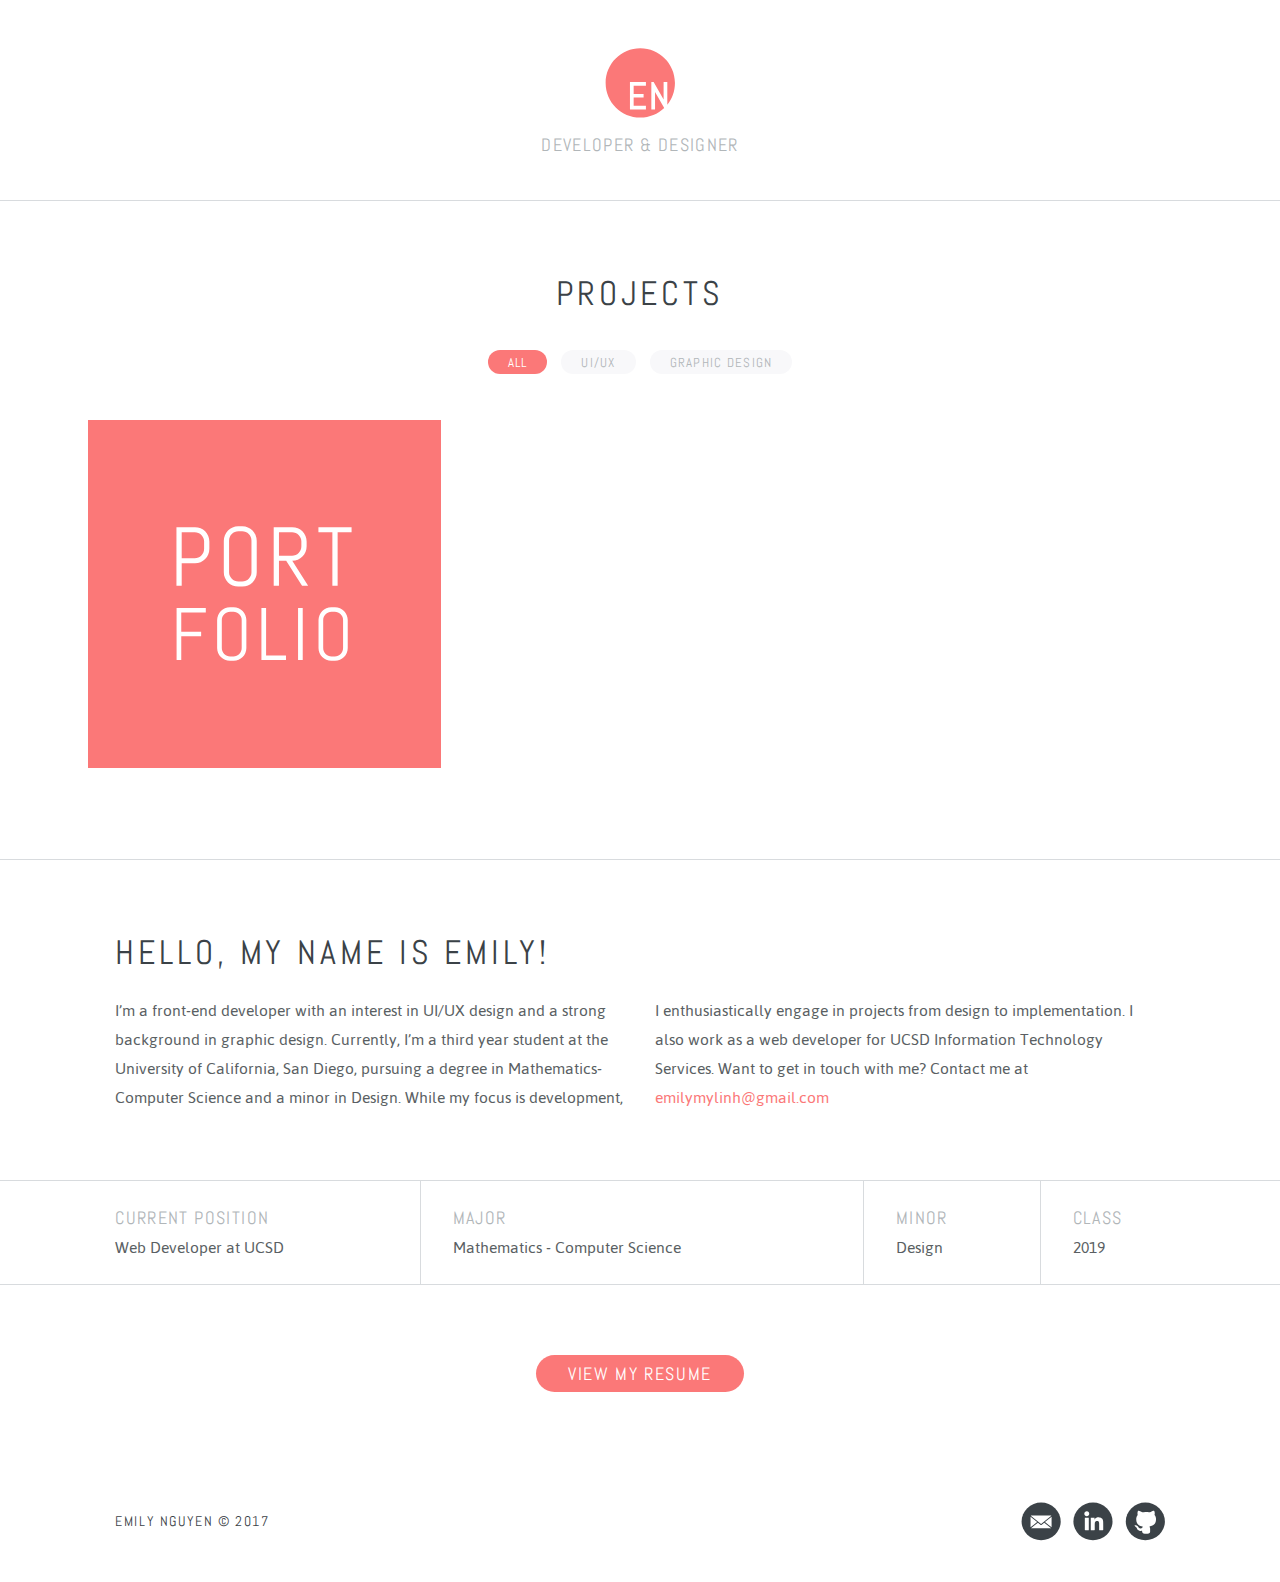
==== index.html @ bdf8c96f "Add all favicons" ====
<!DOCTYPE html>
<html>

<head>
    <link rel="apple-touch-icon" sizes="180x180" href="/apple-touch-icon.png?v=1">
    <link rel="icon" type="image/png" sizes="32x32" href="/favicon-32x32.png?v=1">
    <link rel="icon" type="image/png" sizes="16x16" href="/favicon-16x16.png?v=1">
    <link rel="manifest" href="/manifest.json?v=1">
    <link rel="mask-icon" href="/safari-pinned-tab.svg?v=1" color="#fb7878">
    <link rel="shortcut icon" href="/favicon.ico?v=1">
    <meta name="theme-color" content="#ffffff">
    <!--
    <link rel="icon" href="/favicon.ico" /> -->
    <!-- jQuery -->
    <script src="https://ajax.googleapis.com/ajax/libs/jquery/3.1.1/jquery.min.js"></script>
    <!-- Google fonts -->
    <link href="https://fonts.googleapis.com/css?family=Abel|Jaldi" rel="stylesheet">
    <!-- main.js -->
    <script type="text/javascript" src="main.js"></script>
    <link rel="stylesheet" type="text/css" href="main.css">
    <meta charset="UTF-8">
    <title>Emily Nguyen</title>
</head>

<body>
    <div id="header">
        <div id="logo" class="unselectable">
            <a href="/"><img src="icons/logo-thin.svg"></a>
            <a href="/">
                <h3>Developer & Designer</h3> </a>
        </div>
    </div>
    <div class="h-line"></div>
    <div id="content-container">
        <div id="projects">
            <div class="content">
                <h1>Projects</h1>
                <div id="filters" class="unselectable">
                    <div class="item all active">
                        <p>All</p>
                    </div>
                    <div class="item ux">
                        <p>UI/UX</p>
                    </div>
                    <div class="item gd">
                        <p>Graphic Design</p>
                    </div>
                </div>
                <div id="gallery">
                    <!--
                    <div class="item img1 ux">Herschel Redesign</div>
                    <div class="item img2 gd"><img src="projects/imac.png"></div>
                    <div class="item img3 ux"></div>
                    <div class="item img4 gd"></div> 
                    <div class="item ourstory gd"> <img src="/projects/ourstory.svg"><span></span> </div> -->
                    <div class="item portfolio ux"> <img src="/projects/portfolio/portfolio.svg"><a href="/portfolio.html"><span></span></a> </div>
                </div>
            </div>
        </div>
        <div class="h-line"></div>
        <div class="content">
            <h1>Hello, my name is Emily!</h1>
            <div class="bio">
                <p class="two-col">I’m a front-end developer with an interest in UI/UX design and a strong background in graphic design. Currently, I’m a third year student at the University of California, San Diego, pursuing a degree in Mathematics-Computer Science and a minor in Design. While my focus is development, I enthusiastically engage in projects from design to implementation. I also work as a web developer for UCSD Information Technology Services. Want to get in touch with me? Contact me at <a href="mailto:emilymylinh@gmail.com">emilymylinh@gmail.com</a></p>
            </div>
        </div>
        <div id="highlights">
            <table class="wide">
                <tr>
                    <td class="spacer"></td>
                    <td class="cell1">
                        <p><span>Current Position</span>
                            <br>Web Developer at UCSD </p>
                    </td>
                    <td class="cell2">
                        <p><span>Major</span>
                            <br>Mathematics - Computer Science</p>
                    </td>
                    <td class="cell3">
                        <p><span>Minor</span>
                            <br>Design</p>
                    </td>
                    <td class="cell4">
                        <p><span>Class</span>
                            <br>2019</p>
                    </td>
                    <td class="spacer"></td>
                </tr>
            </table>
            <table class="narrow">
                <tr>
                    <td class="spacer"></td>
                    <td class="cell1">
                        <p><span>Current Position</span>
                            <br>Web Developer at UCSD </p>
                    </td>
                    <td class="cell2">
                        <p><span>Major</span>
                            <br>Mathematics - Computer Science</p>
                    </td>
                    <td class="spacer"></td>
                </tr>
                <tr>
                    <td class="spacer"></td>
                    <td class="cell3">
                        <p><span>Minor</span>
                            <br>Design</p>
                    </td>
                    <td class="cell4">
                        <p><span>Class</span>
                            <br>2019</p>
                    </td>
                    <td class="spacer"></td>
                </tr>
            </table>
        </div>
        <div id="resume">
            <div class="content">
                <a target="_blank" href="https://drive.google.com/file/d/0B6dEoGhrXuYId0g0Nm5BR1ZYbTg/view?usp=sharing">
                    <div class="button">
                        <p>View my resume</p>
                    </div>
                </a>
            </div>
        </div>
    </div>
    <div id="push"></div>
    <div id="footer">
        <div class="container">
            <p>Emily Nguyen © 2017</p>
            <div class="contact unselectable">
                <a href="mailto:emilymylinh@gmail.com" target="_blank"><img src="icons/email.svg"></a>
                <a href="https://www.linkedin.com/in/emilymnguyen/" target="_blank"><img src="icons/linkedin.svg"> </a>
                <a href="https://github.com/emnguyen" target="_blank"><img src="icons/github.svg"> </a>
            </div>
        </div>
    </div>
</body>

</html>
---- main.css ----
#projects .content {
  text-align: center;
  padding: 50px 0 80px;
  display: flex;
  justify-content: center;
  flex-direction: column;
  align-items: center; }

#filters {
  text-align: center;
  white-space: nowrap;
  padding: 8px 0 30px 0;
  cursor: default; }
  #filters .item {
    -o-transition: 0.7s;
    -ms-transition: 0.7s;
    -moz-transition: 0.7s;
    -webkit-transition: 0.7s;
    Transition: 0.7s;
    display: inline-block;
    border-radius: 100px;
    height: 24px;
    background-color: #F8F8FA;
    margin: 5px;
    cursor: pointer; }
    #filters .item p {
      font-family: 'Abel', 'Arial', sans-serif;
      text-transform: uppercase;
      font-weight: lighter;
      letter-spacing: 1.27px;
      color: #B1B6B9;
      font-size: 13px;
      padding: 0 20px;
      margin: 0;
      line-height: 26px; }
  #filters .active {
    background-color: #FB7878;
    cursor: default; }
    #filters .active p {
      color: #fff; }

#gallery {
  display: flex;
  justify-content: center;
  justify-content: flex-start;
  flex-wrap: wrap;
  width: 88vw;
  max-width: 1800px;
  color: #fff;
  font-family: 'Abel', 'Arial', sans-serif;
  text-transform: uppercase;
  font-weight: lighter;
  font-size: 4.7vw;
  line-height: 4.8vw;
  letter-spacing: 0.2vw; }
  #gallery .item {
    -webkit-user-select: none;
    -moz-user-select: none;
    user-select: none;
    position: relative;
    margin: 1%;
    width: 31.3%;
    height: 27.2vw;
    max-height: 560px;
    display: flex;
    justify-content: center;
    align-items: center;
    overflow: hidden; }
    #gallery .item a span {
      position: absolute;
      z-index: 1;
      width: 100%;
      height: 100%;
      top: 0;
      left: 0; }
  #gallery .img1 {
    background-color: #FFE8A7; }
  #gallery .img2 {
    background-color: #FFA3B4; }
    #gallery .img2 img {
      height: 18vw;
      max-height: 360px; }
  #gallery .img3 {
    background-color: #E6F0F4; }
  #gallery .img4 {
    background-color: #BEEDFF; }
  #gallery .ourstory {
    background-color: #8E525E;
    background-color: #A25666; }
    #gallery .ourstory img {
      width: 80%; }
  #gallery .portfolio {
    background-color: #FB7878; }
    #gallery .portfolio img {
      width: 50%; }

@media only screen and (min-width: 2000px) {
  #gallery {
    font-size: 95px;
    line-height: 97px; } }
@media only screen and (min-device-width: 768px) {
  #filters .item:hover {
    background-color: #FB7878; }
    #filters .item:hover p {
      color: #fff; } }
@media only screen and (max-width: 768px) {
  #gallery {
    font-size: 7.2vw;
    line-height: 7.2vw;
    letter-spacing: 0.2vw;
    margin: 0;
    padding: 0;
    width: 84vw; }
    #gallery .item {
      margin: 1.5%;
      width: 47%;
      height: 39.7vw;
      max-height: 100%; } }
@media only screen and (max-width: 480px), only screen and (max-device-width: 768px) {
  #filters .item p {
    padding: 0 13px; }

  #projects .content {
    justify-content: center;
    padding: 50px; }

  #gallery {
    font-size: 15vw;
    line-height: 15vw;
    letter-spacing: 0.2vw; }
    #gallery .item {
      margin-bottom: 9%;
      width: 100%;
      height: 80vw;
      max-height: 536px; } }
.bio a:hover {
  opacity: .5; }

#highlights table {
  width: 100vw;
  border-collapse: collapse; }
  #highlights table td {
    vertical-align: top;
    padding: 4px 32px;
    border: 1px solid #D8DBDE; }
#highlights .wide .cell1 {
  padding-left: 0;
  border-left: none; }
#highlights .wide .cell4 {
  padding-right: 0;
  border-right: none; }
#highlights .narrow {
  display: none; }
  #highlights .narrow .cell1,
  #highlights .narrow .cell3 {
    padding-left: 0;
    border-left: none; }
  #highlights .narrow .cell2,
  #highlights .narrow .cell4 {
    padding-right: 0;
    border-right: none; }
#highlights .spacer {
  width: 9vw;
  padding: 0;
  border-right: none;
  border-left: none; }
#highlights span {
  font-family: 'Abel', 'Arial', sans-serif;
  text-transform: uppercase;
  font-weight: lighter;
  letter-spacing: 1.38px;
  color: #B1B6B9;
  line-height: 30px;
  margin-bottom: 16px; }

@media only screen and (max-width: 600px), only screen and (max-device-width: 768px) {
  #highlights .wide {
    display: none; }
  #highlights .narrow {
    display: table; } }
@media only screen and (min-width: 1480px) {
  #highlights .spacer {
    width: calc((100vw - 1200px)/2); } }
.entry table {
  width: 100vw;
  border-collapse: collapse; }
  .entry table td {
    vertical-align: top;
    padding: 50px 40px;
    border: 1px solid #D8DBDE; }
.entry .wide .cell1 {
  padding-left: 0;
  border-left: none; }
.entry .wide .cell2 {
  padding-right: 0;
  border-right: none; }
.entry .narrow {
  display: none; }
  .entry .narrow td {
    border-left: none;
    border-right: none; }
  .entry .narrow .cell1 {
    padding-left: 0;
    padding-right: 0; }
  .entry .narrow .cell2 {
    width: calc((100% - 2*9vw)/2);
    padding-left: 0; }
  .entry .narrow .cell3 {
    padding-right: 0; }
  .entry .narrow .cell2,
  .entry .narrow .cell3 {
    padding-top: 30px;
    padding-bottom: 30px; }
    .entry .narrow .cell2 p,
    .entry .narrow .cell3 p {
      margin: 30px 0; }
.entry .spacer {
  width: 9vw;
  padding: 0;
  border-right: none;
  border-left: none; }
.entry span {
  font-family: 'Abel', 'Arial', sans-serif;
  text-transform: uppercase;
  font-weight: lighter;
  letter-spacing: 1.38px;
  color: #B1B6B9;
  line-height: 30px;
  margin-bottom: 16px; }

#portfolio .wide .cell2 {
  width: 30%; }
#portfolio .mockups {
  height: auto; }
  #portfolio .mockups .stretch {
    height: auto;
    background-color: #3B4247; }
    #portfolio .mockups .stretch .container {
      height: 100%;
      display: flex;
      justify-content: center;
      align-items: center; }
      #portfolio .mockups .stretch .container img {
        width: 38.5%;
        margin: 80px 2%;
        max-width: 500px; }

.wrapper {
  overflow: hidden;
  text-align: center; }
  .wrapper .stretch {
    width: 100vw;
    background-color: #F8F8FA;
    text-align: center; }

.swatches {
  height: 300px; }
  .swatches .stretch {
    height: 300px;
    overflow-x: scroll;
    padding: 0 0 25px 0; }
    .swatches .stretch .container {
      margin-top: 88px;
      display: inline-block;
      position: relative;
      white-space: nowrap;
      padding-bottom: 25px; }
      .swatches .stretch .container .item {
        display: inline-block;
        height: 120px;
        width: 120px;
        background-color: #fff;
        margin: 0 25px;
        text-align: center; }
        .swatches .stretch .container .item:first-child {
          margin-left: 9vw; }
        .swatches .stretch .container .item:last-child {
          margin-right: 9vw; }
        .swatches .stretch .container .item .swatch {
          width: 120px;
          height: 81.6px;
          background-color: aqua; }
        .swatches .stretch .container .item p {
          font-family: 'Abel', 'Arial', sans-serif;
          text-transform: uppercase;
          font-weight: lighter;
          color: #5A5F63;
          letter-spacing: 2px;
          font-size: 17px;
          margin-top: 5px;
          cursor: text;
          -webkit-user-select: auto;
          -moz-user-select: auto;
          user-select: auto; }
    .swatches .stretch .align-swatches {
      justify-content: flex-start; }
  .swatches .arrows {
    display: inline-block;
    position: absolute;
    margin-top: -85px;
    width: 200px;
    margin-left: -100px;
    cursor: ew-resize;
    -o-transition: 0.7s;
    -ms-transition: 0.7s;
    -moz-transition: 0.7s;
    -webkit-transition: 0.7s;
    Transition: 0.7s; }
    .swatches .arrows span {
      opacity: 1;
      font-size: 32px;
      color: #D8DBDE;
      color: #B1B6B9;
      cursor: pointer;
      margin: 0 5px;
      -o-transition: 0.7s;
      -ms-transition: 0.7s;
      -moz-transition: 0.7s;
      -webkit-transition: 0.7s;
      Transition: 0.7s; }
    .swatches .arrows .disable {
      opacity: 0.25;
      cursor: ew-resize; }
  .swatches .hidden {
    visibility: hidden;
    opacity: 0; }

@media only screen and (min-width: 1450px) {
  #entry .spacer {
    width: calc((100vw - 1200px)/2); } }
@media only screen and (max-width: 600px), only screen and (max-device-width: 768px) {
  .entry .wide {
    display: none; }
  .entry .narrow {
    display: table; } }
@media only screen and (min-device-width: 768px) {
  #filters .item:hover {
    background-color: #FB7878; }
    #filters .item:hover p {
      color: #fff; } }
html,
body {
  margin: 0 !important;
  padding: 0 !important;
  -webkit-font-smoothing: antialiased;
  position: relative;
  min-height: 100vh; }

body {
  font-size: 16px; }

h1,
h2,
h3 {
  font-family: 'Abel', 'Arial', sans-serif;
  text-transform: uppercase;
  font-weight: lighter; }

h1 {
  font-size: 34px;
  letter-spacing: 3.9px;
  line-height: 40px;
  color: #3B4247; }

h2 {
  font-size: 24px;
  letter-spacing: 2.6px;
  line-height: 16px;
  color: #B1B6B9; }

h3 {
  font-size: 18px;
  letter-spacing: 1.38px;
  color: #B1B6B9; }

body,
p {
  font-family: 'Jaldi', 'Arial', sans-serif;
  color: #5A5F63;
  line-height: 29px;
  font-size: 1.0625em;
  font-weight: lighter; }

a {
  text-decoration: none;
  color: #FB7878;
  -o-transition: 0.3s;
  -ms-transition: 0.3s;
  -moz-transition: 0.3s;
  -webkit-transition: 0.3s;
  Transition: 0.3s; }

#header {
  display: flex;
  justify-content: center;
  align-items: center;
  height: 190px;
  padding-top: 10px;
  text-align: center; }
  #header img {
    width: 70px; }
  #header h3 {
    line-height: 0; }

@-webkit-keyframes spin {
  from {
    -webkit-transform: rotate(0deg); }
  to {
    -webkit-transform: rotate(360deg); } }
#logo img {
  -webkit-animation-name: spin;
  -webkit-animation-duration: 15s;
  -webkit-animation-iteration-count: infinite;
  -webkit-animation-timing-function: linear; }

#content-container {
  display: flex;
  justify-content: center;
  flex-wrap: wrap; }

.content {
  padding: 50px 9vw;
  max-width: 1200px;
  width: 82vw; }

.h-line {
  width: 100vw;
  height: 1px;
  background-color: #D8DBDE;
  padding: 0;
  margin: 0; }

.v-line {
  width: 1px;
  background-color: #D8DBDE;
  padding: 0; }

#resume .content {
  text-align: center;
  padding: 70px 0; }

.button {
  display: inline-block;
  height: 37px;
  border-radius: 100px;
  background-color: #FB7878;
  cursor: pointer;
  -webkit-user-select: none;
  -moz-user-select: none;
  user-select: none; }
  .button p {
    font-family: 'Abel', 'Arial', sans-serif;
    text-transform: uppercase;
    font-weight: lighter;
    letter-spacing: 1.63px;
    color: #fff;
    font-size: 18px;
    padding: 0 32px;
    margin: 0;
    line-height: 37.5px;
    white-space: nowrap; }

#push {
  height: 120px; }

#footer {
  display: flex;
  justify-content: center;
  position: absolute;
  bottom: 0;
  left: 0;
  right: 0;
  height: 120px;
  padding: 0 9vw; }
  #footer .container {
    width: 100%;
    max-width: 1200px;
    display: flex;
    justify-content: center;
    justify-content: space-between;
    align-items: center; }
    #footer .container p {
      font-family: 'Abel', 'Arial', sans-serif;
      text-transform: uppercase;
      font-weight: lighter;
      font-size: 14px;
      color: #3B4247;
      letter-spacing: 1.6px; }
    #footer .container .contact img {
      width: 40px;
      margin: 8px 0 0 0.6vw;
      -o-transition: 0.4s;
      -ms-transition: 0.4s;
      -moz-transition: 0.4s;
      -webkit-transition: 0.4s;
      Transition: 0.4s; }
      #footer .container .contact img:hover {
        -webkit-animation-name: spin;
        -webkit-animation-duration: 1s;
        -webkit-animation-iteration-count: infinite;
        -webkit-animation-timing-function: linear; }

.two-col {
  column-count: 2;
  column-gap: 30px; }

.unselectable {
  -webkit-user-select: none;
  -moz-user-select: none;
  user-select: none; }

@media only screen and (max-width: 480px), only screen and (max-device-width: 768px) {
  .two-col {
    column-count: 1;
    column-gap: 0; } }
@media only screen and (max-device-width: 768px) {
  body {
    font-size: 40px; } }

/*# sourceMappingURL=main.css.map */
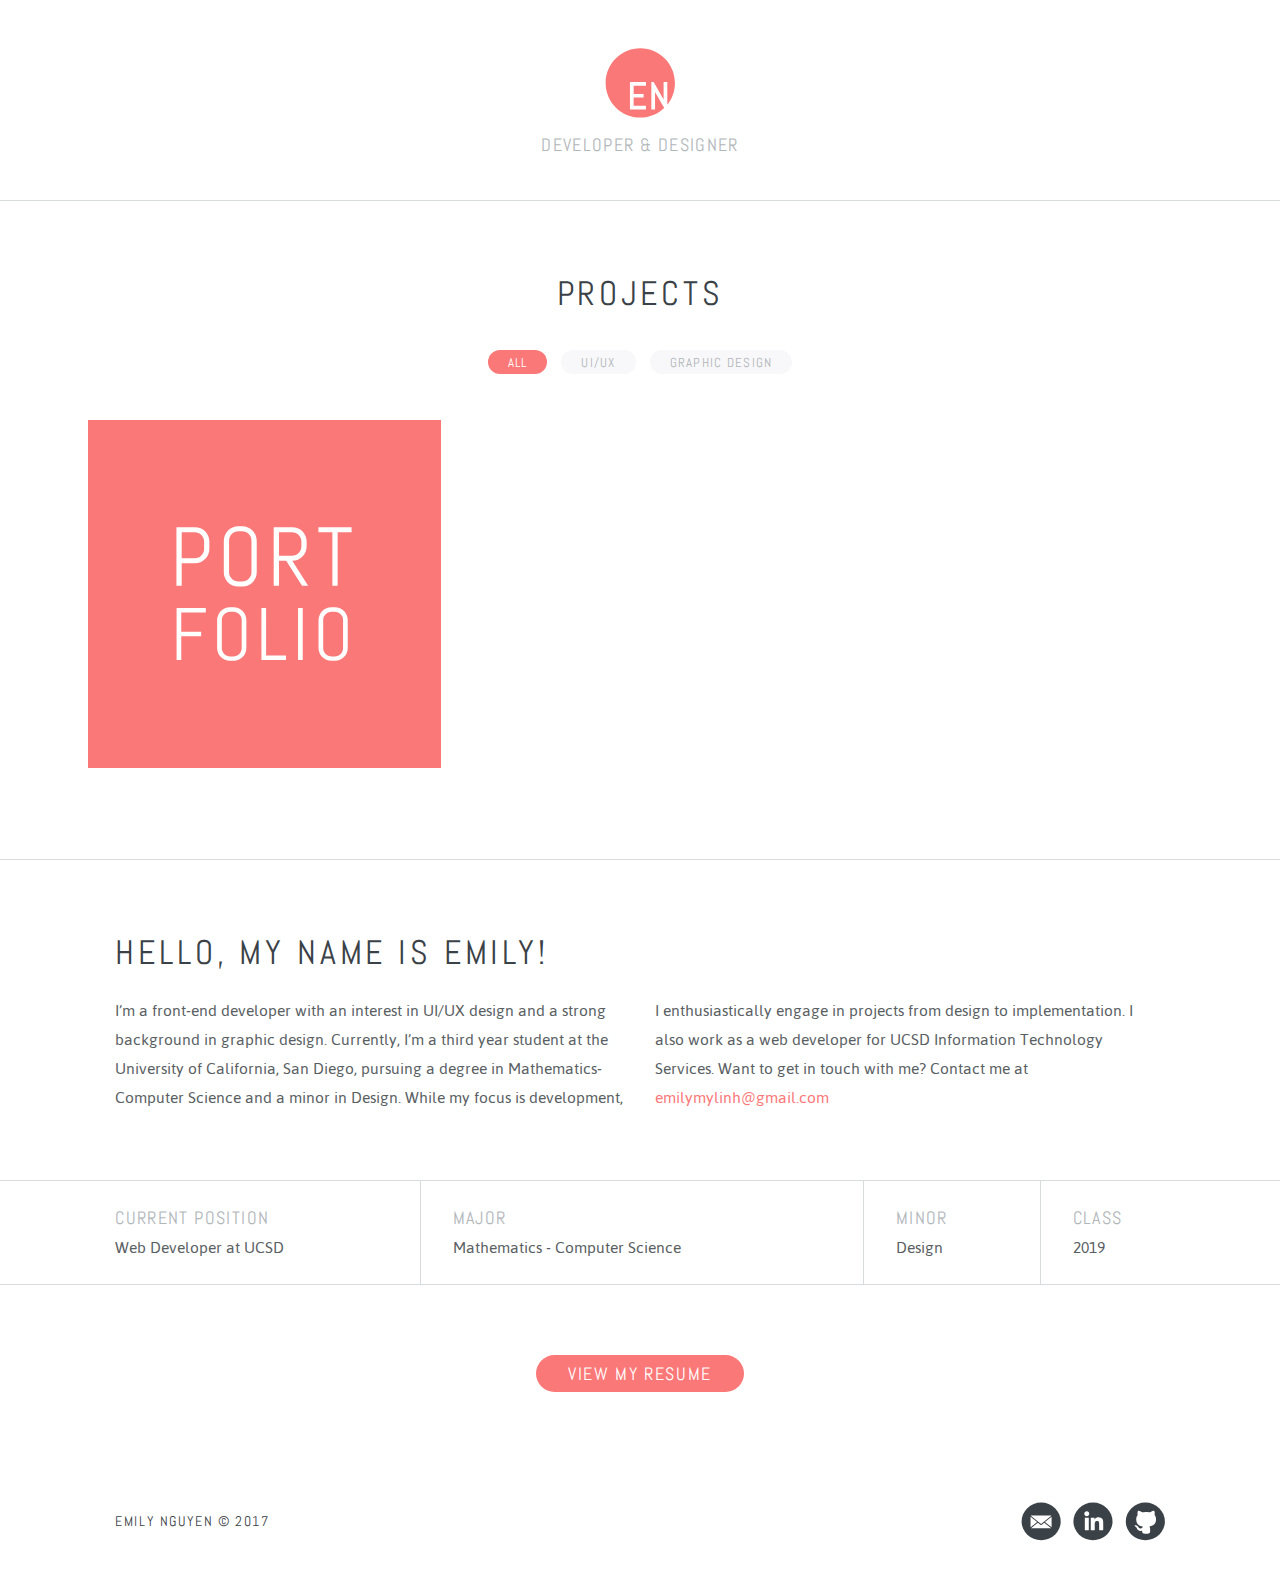
==== commit dd602bc5: "Complete conversion to rem" ====
--- a/index.html
+++ b/index.html
@@ -2,6 +2,8 @@
 <html>
 
 <head>
+    <meta name="viewport" content="width=device-width, initial-scale=1.0">
+    <!-- Favicons -->
     <link rel="apple-touch-icon" sizes="180x180" href="/apple-touch-icon.png?v=1">
     <link rel="icon" type="image/png" sizes="32x32" href="/favicon-32x32.png?v=1">
     <link rel="icon" type="image/png" sizes="16x16" href="/favicon-16x16.png?v=1">
--- a/main.css
+++ b/main.css
@@ -1,6 +1,6 @@
 #projects .content {
   text-align: center;
-  padding: 50px 0 80px;
+  padding: 5rem 0 8rem;
   display: flex;
   justify-content: center;
   flex-direction: column;
@@ -9,7 +9,7 @@
 #filters {
   text-align: center;
   white-space: nowrap;
-  padding: 8px 0 30px 0;
+  padding: .8rem 0 3rem 0;
   cursor: default; }
   #filters .item {
     -o-transition: 0.7s;
@@ -18,21 +18,21 @@
     -webkit-transition: 0.7s;
     Transition: 0.7s;
     display: inline-block;
-    border-radius: 100px;
-    height: 24px;
+    border-radius: 1000px;
+    height: 2.4rem;
     background-color: #F8F8FA;
-    margin: 5px;
+    margin: .5rem;
     cursor: pointer; }
     #filters .item p {
       font-family: 'Abel', 'Arial', sans-serif;
       text-transform: uppercase;
       font-weight: lighter;
-      letter-spacing: 1.27px;
+      letter-spacing: .127rem;
       color: #B1B6B9;
-      font-size: 13px;
-      padding: 0 20px;
+      font-size: 1.3rem;
+      padding: 0 2rem;
       margin: 0;
-      line-height: 26px; }
+      line-height: 2.6rem; }
   #filters .active {
     background-color: #FB7878;
     cursor: default; }
@@ -61,7 +61,7 @@
     margin: 1%;
     width: 31.3%;
     height: 27.2vw;
-    max-height: 560px;
+    max-height: 56rem;
     display: flex;
     justify-content: center;
     align-items: center;
@@ -79,7 +79,7 @@
     background-color: #FFA3B4; }
     #gallery .img2 img {
       height: 18vw;
-      max-height: 360px; }
+      max-height: 36rem; }
   #gallery .img3 {
     background-color: #E6F0F4; }
   #gallery .img4 {
@@ -96,8 +96,8 @@
 
 @media only screen and (min-width: 2000px) {
   #gallery {
-    font-size: 95px;
-    line-height: 97px; } }
+    font-size: 9.5rem;
+    line-height: 9.7rem; } }
 @media only screen and (min-device-width: 768px) {
   #filters .item:hover {
     background-color: #FB7878; }
@@ -118,11 +118,11 @@
       max-height: 100%; } }
 @media only screen and (max-width: 480px), only screen and (max-device-width: 768px) {
   #filters .item p {
-    padding: 0 13px; }
+    padding: 0 1.3rem; }
 
   #projects .content {
     justify-content: center;
-    padding: 50px; }
+    padding: 5rem; }
 
   #gallery {
     font-size: 15vw;
@@ -132,7 +132,13 @@
       margin-bottom: 9%;
       width: 100%;
       height: 80vw;
-      max-height: 536px; } }
+      max-height: 53.6rem; } }
+@media only screen and (max-device-width: 768px) {
+  #filters .item {
+    -webkit-transition-property: none;
+    -moz-transition-property: none;
+    -o-transition-property: none;
+    transition-property: none; } }
 .bio a:hover {
   opacity: .5; }
 
@@ -141,7 +147,7 @@
   border-collapse: collapse; }
   #highlights table td {
     vertical-align: top;
-    padding: 4px 32px;
+    padding: .4rem 3.2rem;
     border: 1px solid #D8DBDE; }
 #highlights .wide .cell1 {
   padding-left: 0;
@@ -168,10 +174,10 @@
   font-family: 'Abel', 'Arial', sans-serif;
   text-transform: uppercase;
   font-weight: lighter;
-  letter-spacing: 1.38px;
+  letter-spacing: .138rem;
   color: #B1B6B9;
-  line-height: 30px;
-  margin-bottom: 16px; }
+  line-height: 3rem;
+  margin-bottom: 1.6rem; }
 
 @media only screen and (max-width: 600px), only screen and (max-device-width: 768px) {
   #highlights .wide {
@@ -186,8 +192,8 @@
   border-collapse: collapse; }
   .entry table td {
     vertical-align: top;
-    padding: 50px 40px;
-    border: 1px solid #D8DBDE; }
+    padding: 5rem 4rem;
+    border: 0.1rem solid #D8DBDE; }
 .entry .wide .cell1 {
   padding-left: 0;
   border-left: none; }
@@ -209,11 +215,11 @@
     padding-right: 0; }
   .entry .narrow .cell2,
   .entry .narrow .cell3 {
-    padding-top: 30px;
-    padding-bottom: 30px; }
+    padding-top: 3rem;
+    padding-bottom: 3rem; }
     .entry .narrow .cell2 p,
     .entry .narrow .cell3 p {
-      margin: 30px 0; }
+      margin: 3rem 0; }
 .entry .spacer {
   width: 9vw;
   padding: 0;
@@ -223,10 +229,10 @@
   font-family: 'Abel', 'Arial', sans-serif;
   text-transform: uppercase;
   font-weight: lighter;
-  letter-spacing: 1.38px;
+  letter-spacing: .138rem;
   color: #B1B6B9;
-  line-height: 30px;
-  margin-bottom: 16px; }
+  line-height: 3rem;
+  margin-bottom: 1.6rem; }
 
 #portfolio .wide .cell2 {
   width: 30%; }
@@ -242,8 +248,8 @@
       align-items: center; }
       #portfolio .mockups .stretch .container img {
         width: 38.5%;
-        margin: 80px 2%;
-        max-width: 500px; }
+        margin: 8rem 2%;
+        max-width: 50rem; }
 
 .wrapper {
   overflow: hidden;
@@ -254,40 +260,40 @@
     text-align: center; }
 
 .swatches {
-  height: 300px; }
+  height: 30rem; }
   .swatches .stretch {
-    height: 300px;
+    height: 30rem;
     overflow-x: scroll;
-    padding: 0 0 25px 0; }
+    padding: 0 0 2.5rem 0; }
     .swatches .stretch .container {
       margin-top: 88px;
       display: inline-block;
       position: relative;
       white-space: nowrap;
-      padding-bottom: 25px; }
+      padding-bottom: 2.5rem; }
       .swatches .stretch .container .item {
         display: inline-block;
-        height: 120px;
-        width: 120px;
+        height: 12rem;
+        width: 12rem;
         background-color: #fff;
-        margin: 0 25px;
+        margin: 0 2.5rem;
         text-align: center; }
         .swatches .stretch .container .item:first-child {
           margin-left: 9vw; }
         .swatches .stretch .container .item:last-child {
           margin-right: 9vw; }
         .swatches .stretch .container .item .swatch {
-          width: 120px;
-          height: 81.6px;
+          width: 12rem;
+          height: 8.16rem;
           background-color: aqua; }
         .swatches .stretch .container .item p {
           font-family: 'Abel', 'Arial', sans-serif;
           text-transform: uppercase;
           font-weight: lighter;
           color: #5A5F63;
-          letter-spacing: 2px;
-          font-size: 17px;
-          margin-top: 5px;
+          letter-spacing: .2rem;
+          font-size: 1.7rem;
+          margin-top: .5rem;
           cursor: text;
           -webkit-user-select: auto;
           -moz-user-select: auto;
@@ -297,9 +303,9 @@
   .swatches .arrows {
     display: inline-block;
     position: absolute;
-    margin-top: -85px;
-    width: 200px;
-    margin-left: -100px;
+    margin-top: -8.5rem;
+    width: 20rem;
+    margin-left: -10rem;
     cursor: ew-resize;
     -o-transition: 0.7s;
     -ms-transition: 0.7s;
@@ -308,11 +314,11 @@
     Transition: 0.7s; }
     .swatches .arrows span {
       opacity: 1;
-      font-size: 32px;
+      font-size: 3.2rem;
       color: #D8DBDE;
       color: #B1B6B9;
       cursor: pointer;
-      margin: 0 5px;
+      margin: 0 .5rem;
       -o-transition: 0.7s;
       -ms-transition: 0.7s;
       -moz-transition: 0.7s;
@@ -344,10 +350,9 @@
   padding: 0 !important;
   -webkit-font-smoothing: antialiased;
   position: relative;
-  min-height: 100vh; }
-
-body {
-  font-size: 16px; }
+  min-height: 100vh;
+  font-size: 10px;
+  font-size: 62.5%; }
 
 h1,
 h2,
@@ -357,28 +362,28 @@
   font-weight: lighter; }
 
 h1 {
-  font-size: 34px;
-  letter-spacing: 3.9px;
-  line-height: 40px;
+  font-size: 3.4rem;
+  letter-spacing: .386rem;
+  line-height: 4rem;
   color: #3B4247; }
 
 h2 {
-  font-size: 24px;
-  letter-spacing: 2.6px;
-  line-height: 16px;
+  font-size: 2.4rem;
+  letter-spacing: .16rem;
+  line-height: 3rem;
   color: #B1B6B9; }
 
 h3 {
-  font-size: 18px;
-  letter-spacing: 1.38px;
+  font-size: 1.8rem;
+  letter-spacing: .138rem;
   color: #B1B6B9; }
 
 body,
 p {
   font-family: 'Jaldi', 'Arial', sans-serif;
   color: #5A5F63;
-  line-height: 29px;
-  font-size: 1.0625em;
+  line-height: 2.9rem;
+  font-size: 1.8rem;
   font-weight: lighter; }
 
 a {
@@ -394,11 +399,11 @@
   display: flex;
   justify-content: center;
   align-items: center;
-  height: 190px;
-  padding-top: 10px;
+  height: 19rem;
+  padding-top: 1rem;
   text-align: center; }
   #header img {
-    width: 70px; }
+    width: 7rem; }
   #header h3 {
     line-height: 0; }
 
@@ -419,30 +424,30 @@
   flex-wrap: wrap; }
 
 .content {
-  padding: 50px 9vw;
+  padding: 5rem 9vw;
   max-width: 1200px;
   width: 82vw; }
 
 .h-line {
   width: 100vw;
-  height: 1px;
+  height: .1rem;
   background-color: #D8DBDE;
   padding: 0;
   margin: 0; }
 
 .v-line {
-  width: 1px;
+  width: 1rem;
   background-color: #D8DBDE;
   padding: 0; }
 
 #resume .content {
   text-align: center;
-  padding: 70px 0; }
+  padding: 7rem 0; }
 
 .button {
   display: inline-block;
-  height: 37px;
-  border-radius: 100px;
+  height: 3.7rem;
+  border-radius: 1000px;
   background-color: #FB7878;
   cursor: pointer;
   -webkit-user-select: none;
@@ -452,16 +457,16 @@
     font-family: 'Abel', 'Arial', sans-serif;
     text-transform: uppercase;
     font-weight: lighter;
-    letter-spacing: 1.63px;
+    letter-spacing: .163rem;
     color: #fff;
-    font-size: 18px;
-    padding: 0 32px;
+    font-size: 1.8rem;
+    padding: 0 3.2rem;
     margin: 0;
-    line-height: 37.5px;
+    line-height: 3.75rem;
     white-space: nowrap; }
 
 #push {
-  height: 120px; }
+  height: 12rem; }
 
 #footer {
   display: flex;
@@ -470,7 +475,7 @@
   bottom: 0;
   left: 0;
   right: 0;
-  height: 120px;
+  height: 12rem;
   padding: 0 9vw; }
   #footer .container {
     width: 100%;
@@ -483,12 +488,12 @@
       font-family: 'Abel', 'Arial', sans-serif;
       text-transform: uppercase;
       font-weight: lighter;
-      font-size: 14px;
+      font-size: 1.4rem;
       color: #3B4247;
-      letter-spacing: 1.6px; }
+      letter-spacing: .16rem; }
     #footer .container .contact img {
-      width: 40px;
-      margin: 8px 0 0 0.6vw;
+      width: 4rem;
+      margin: .8rem 0 0 0.6vw;
       -o-transition: 0.4s;
       -ms-transition: 0.4s;
       -moz-transition: 0.4s;
@@ -502,7 +507,7 @@
 
 .two-col {
   column-count: 2;
-  column-gap: 30px; }
+  column-gap: 3rem; }
 
 .unselectable {
   -webkit-user-select: none;
@@ -515,6 +520,6 @@
     column-gap: 0; } }
 @media only screen and (max-device-width: 768px) {
   body {
-    font-size: 40px; } }
+    font-size: 42px; } }
 
 /*# sourceMappingURL=main.css.map */
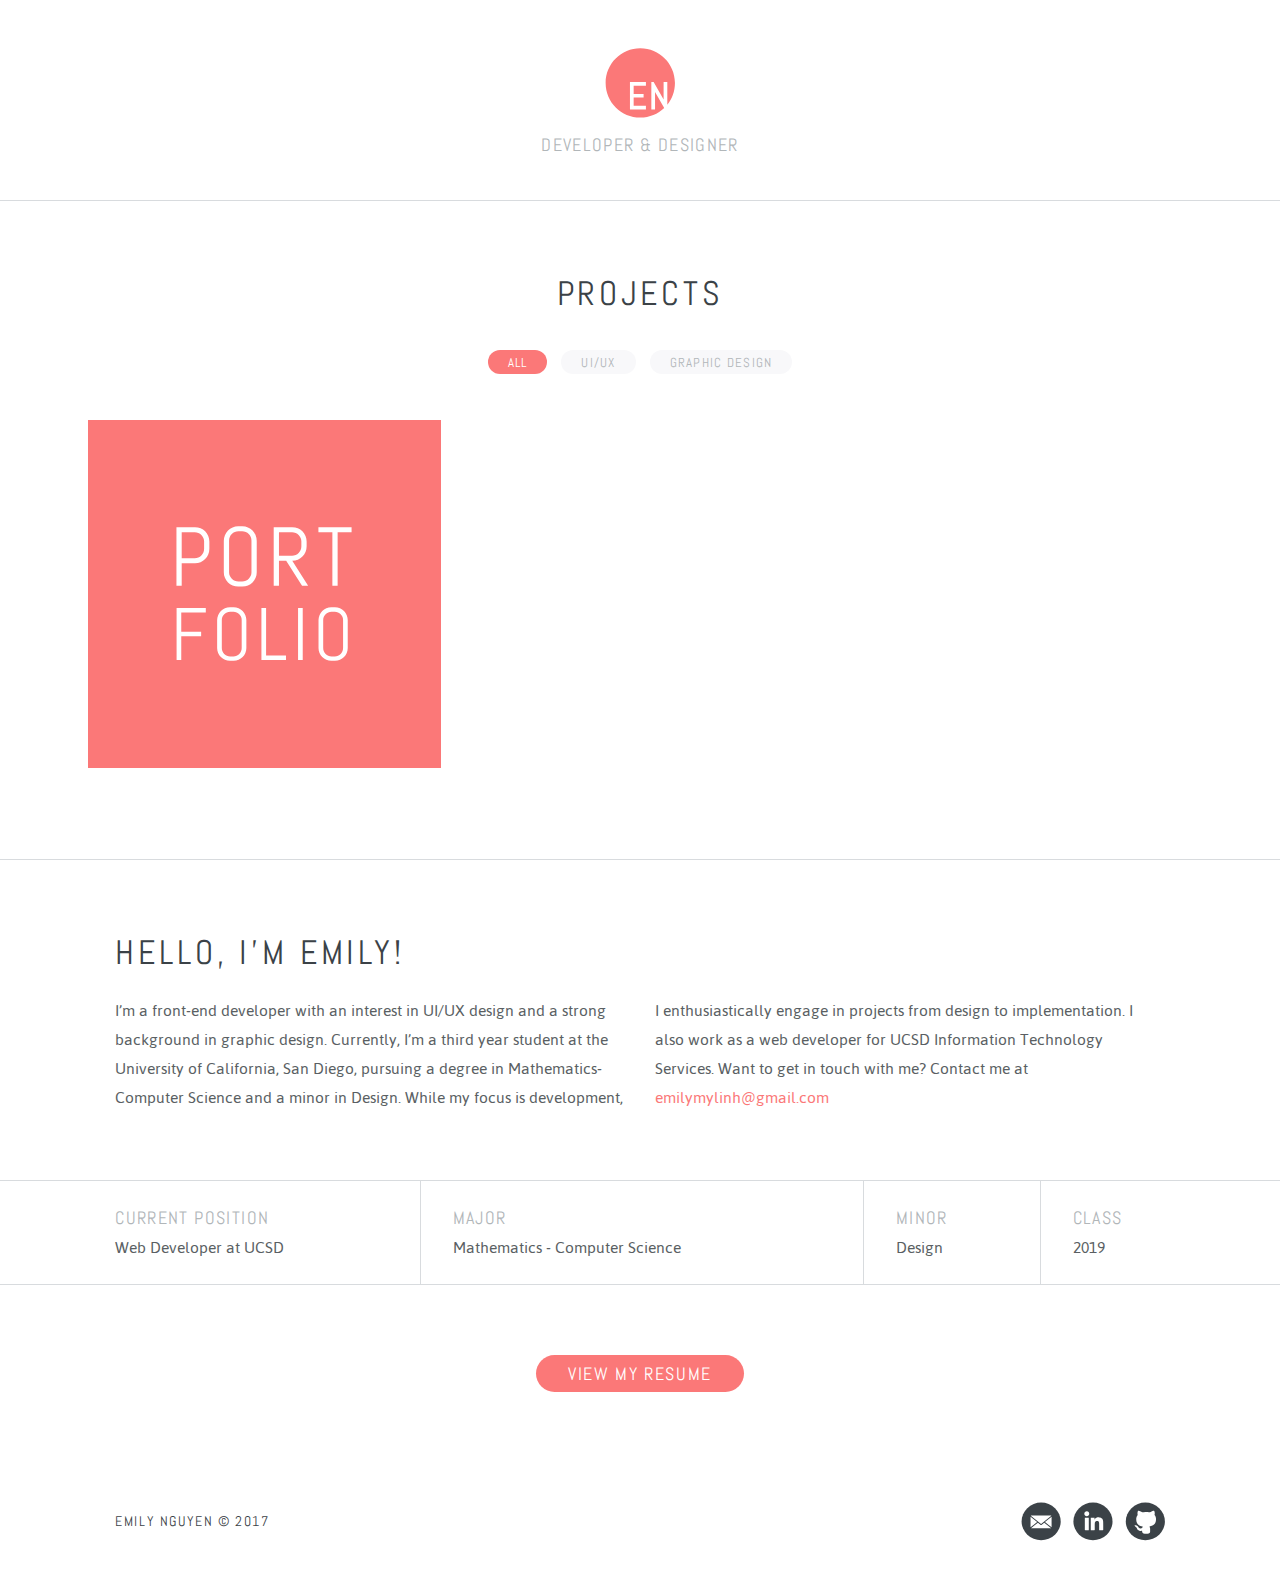
==== commit 42911b76: "Adjust project mobile padding" ====
--- a/index.html
+++ b/index.html
@@ -61,7 +61,7 @@
         </div>
         <div class="h-line"></div>
         <div class="content">
-            <h1>Hello, my name is Emily!</h1>
+            <h1>Hello, I'm Emily!</h1>
             <div class="bio">
                 <p class="two-col">I’m a front-end developer with an interest in UI/UX design and a strong background in graphic design. Currently, I’m a third year student at the University of California, San Diego, pursuing a degree in Mathematics-Computer Science and a minor in Design. While my focus is development, I enthusiastically engage in projects from design to implementation. I also work as a web developer for UCSD Information Technology Services. Want to get in touch with me? Contact me at <a href="mailto:emilymylinh@gmail.com">emilymylinh@gmail.com</a></p>
             </div>
--- a/main.css
+++ b/main.css
@@ -122,7 +122,7 @@
 
   #projects .content {
     justify-content: center;
-    padding: 5rem; }
+    padding: 5rem 0; }
 
   #gallery {
     font-size: 15vw;
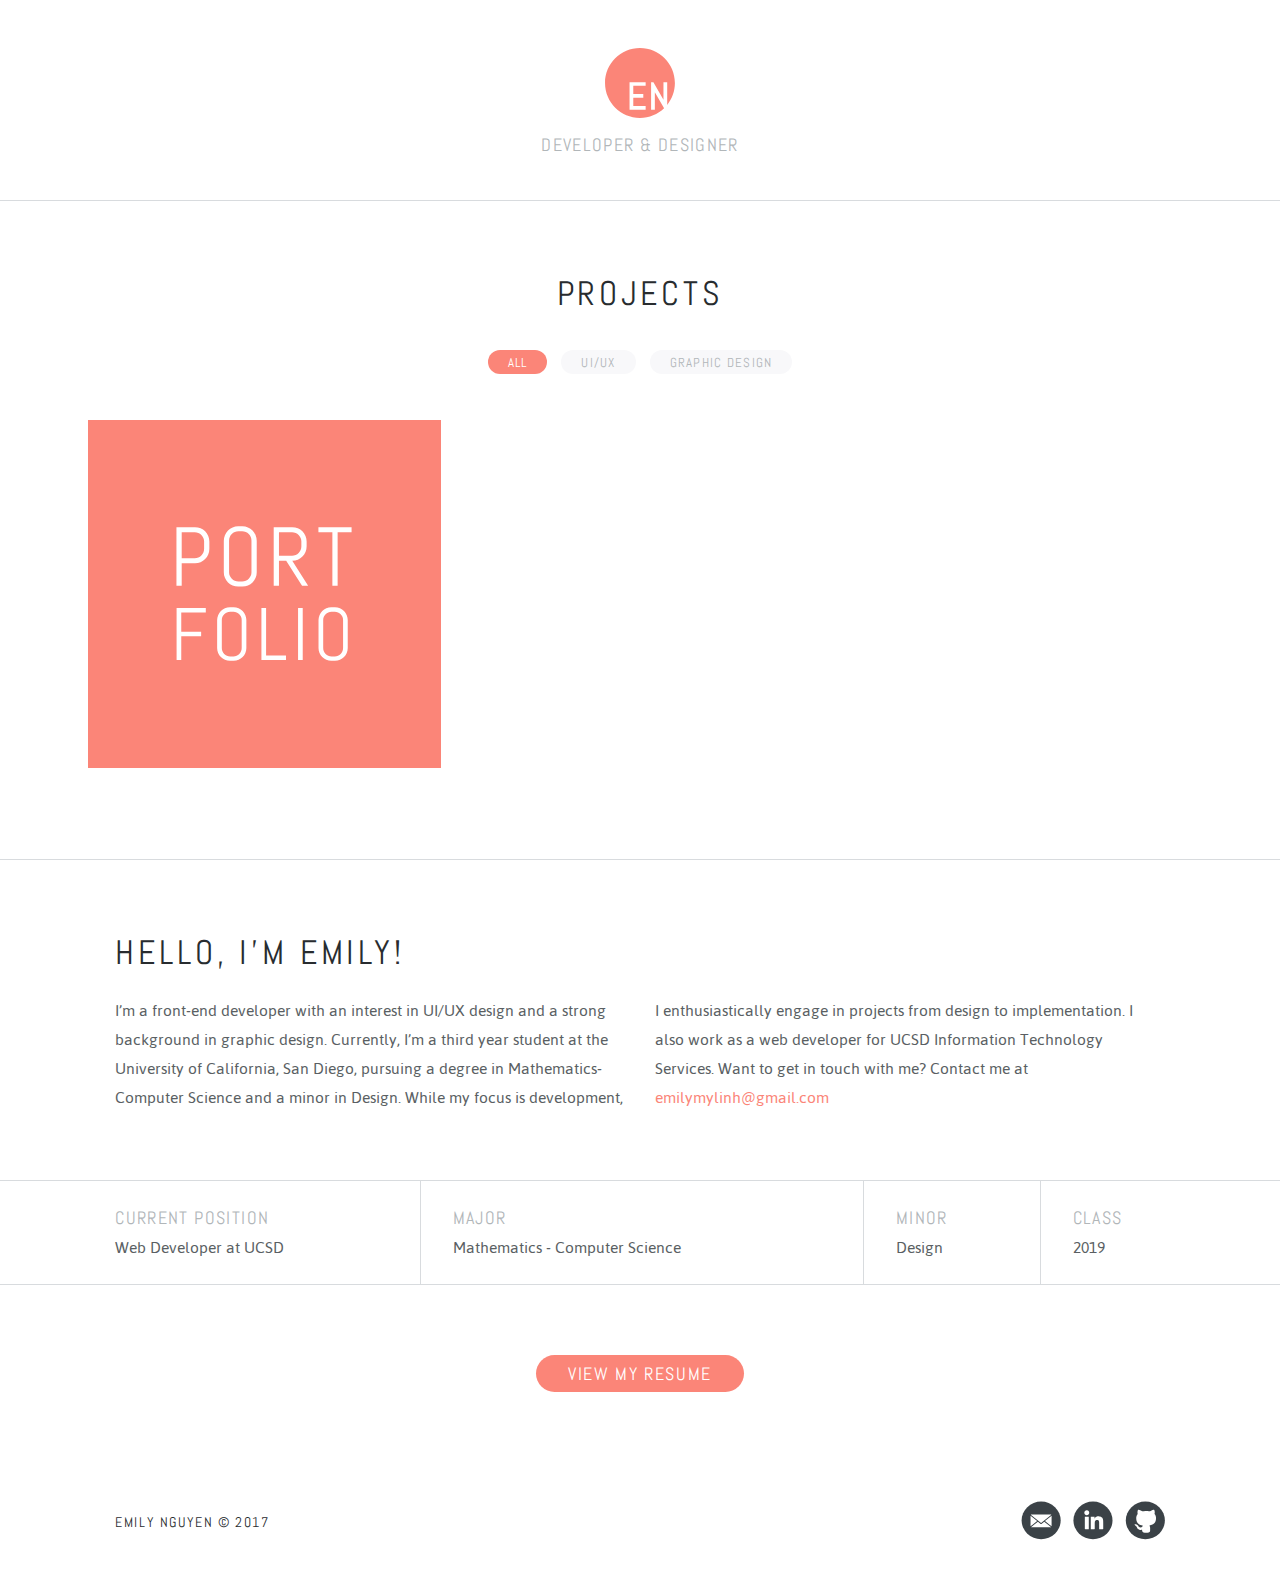
==== commit 2399374c: "Fix entry content alignment bug, change accent, adjust mockup and gallery sizes" ====
--- a/index.html
+++ b/index.html
@@ -27,7 +27,7 @@
 <body>
     <div id="header">
         <div id="logo" class="unselectable">
-            <a href="/"><img src="icons/logo-thin.svg"></a>
+            <a href="/"><img src="icons/logo.svg"></a>
             <a href="/">
                 <h3>Developer & Designer</h3> </a>
         </div>
--- a/main.css
+++ b/main.css
@@ -34,7 +34,7 @@
       margin: 0;
       line-height: 2.6rem; }
   #filters .active {
-    background-color: #FB7878;
+    background-color: #FB8578;
     cursor: default; }
     #filters .active p {
       color: #fff; }
@@ -45,7 +45,7 @@
   justify-content: flex-start;
   flex-wrap: wrap;
   width: 88vw;
-  max-width: 1800px;
+  max-width: 1600px;
   color: #fff;
   font-family: 'Abel', 'Arial', sans-serif;
   text-transform: uppercase;
@@ -61,7 +61,7 @@
     margin: 1%;
     width: 31.3%;
     height: 27.2vw;
-    max-height: 56rem;
+    max-height: 50rem;
     display: flex;
     justify-content: center;
     align-items: center;
@@ -90,7 +90,7 @@
     #gallery .ourstory img {
       width: 80%; }
   #gallery .portfolio {
-    background-color: #FB7878; }
+    background-color: #FB8578; }
     #gallery .portfolio img {
       width: 50%; }
 
@@ -100,7 +100,7 @@
     line-height: 9.7rem; } }
 @media only screen and (min-device-width: 768px) {
   #filters .item:hover {
-    background-color: #FB7878; }
+    background-color: #FB8578; }
     #filters .item:hover p {
       color: #fff; } }
 @media only screen and (max-width: 768px) {
@@ -240,7 +240,7 @@
   height: auto; }
   #portfolio .mockups .stretch {
     height: auto;
-    background-color: #3B4247; }
+    background-color: #282C2F; }
     #portfolio .mockups .stretch .container {
       height: 100%;
       display: flex;
@@ -248,8 +248,8 @@
       align-items: center; }
       #portfolio .mockups .stretch .container img {
         width: 38.5%;
-        margin: 8rem 2%;
-        max-width: 50rem; }
+        margin: 9rem 2%;
+        max-width: 56.3rem; }
 
 .wrapper {
   overflow: hidden;
@@ -341,7 +341,7 @@
     display: table; } }
 @media only screen and (min-device-width: 768px) {
   #filters .item:hover {
-    background-color: #FB7878; }
+    background-color: #FB8578; }
     #filters .item:hover p {
       color: #fff; } }
 html,
@@ -365,7 +365,7 @@
   font-size: 3.4rem;
   letter-spacing: .386rem;
   line-height: 4rem;
-  color: #3B4247; }
+  color: #282C2F; }
 
 h2 {
   font-size: 2.4rem;
@@ -388,7 +388,7 @@
 
 a {
   text-decoration: none;
-  color: #FB7878;
+  color: #FB8578;
   -o-transition: 0.3s;
   -ms-transition: 0.3s;
   -moz-transition: 0.3s;
@@ -448,7 +448,7 @@
   display: inline-block;
   height: 3.7rem;
   border-radius: 1000px;
-  background-color: #FB7878;
+  background-color: #FB8578;
   cursor: pointer;
   -webkit-user-select: none;
   -moz-user-select: none;
@@ -489,11 +489,12 @@
       text-transform: uppercase;
       font-weight: lighter;
       font-size: 1.4rem;
-      color: #3B4247;
-      letter-spacing: .16rem; }
+      color: #282C2F;
+      letter-spacing: .16rem;
+      line-height: 1.4rem; }
     #footer .container .contact img {
       width: 4rem;
-      margin: .8rem 0 0 0.6vw;
+      margin: .6rem 0 0 0.6vw;
       -o-transition: 0.4s;
       -ms-transition: 0.4s;
       -moz-transition: 0.4s;
@@ -517,7 +518,12 @@
 @media only screen and (max-width: 480px), only screen and (max-device-width: 768px) {
   .two-col {
     column-count: 1;
-    column-gap: 0; } }
+    column-gap: 0; }
+
+  #footer .container p {
+    letter-spacing: .1rem; }
+  #footer .container .contact img {
+    margin-left: .08rem; } }
 @media only screen and (max-device-width: 768px) {
   body {
     font-size: 42px; } }
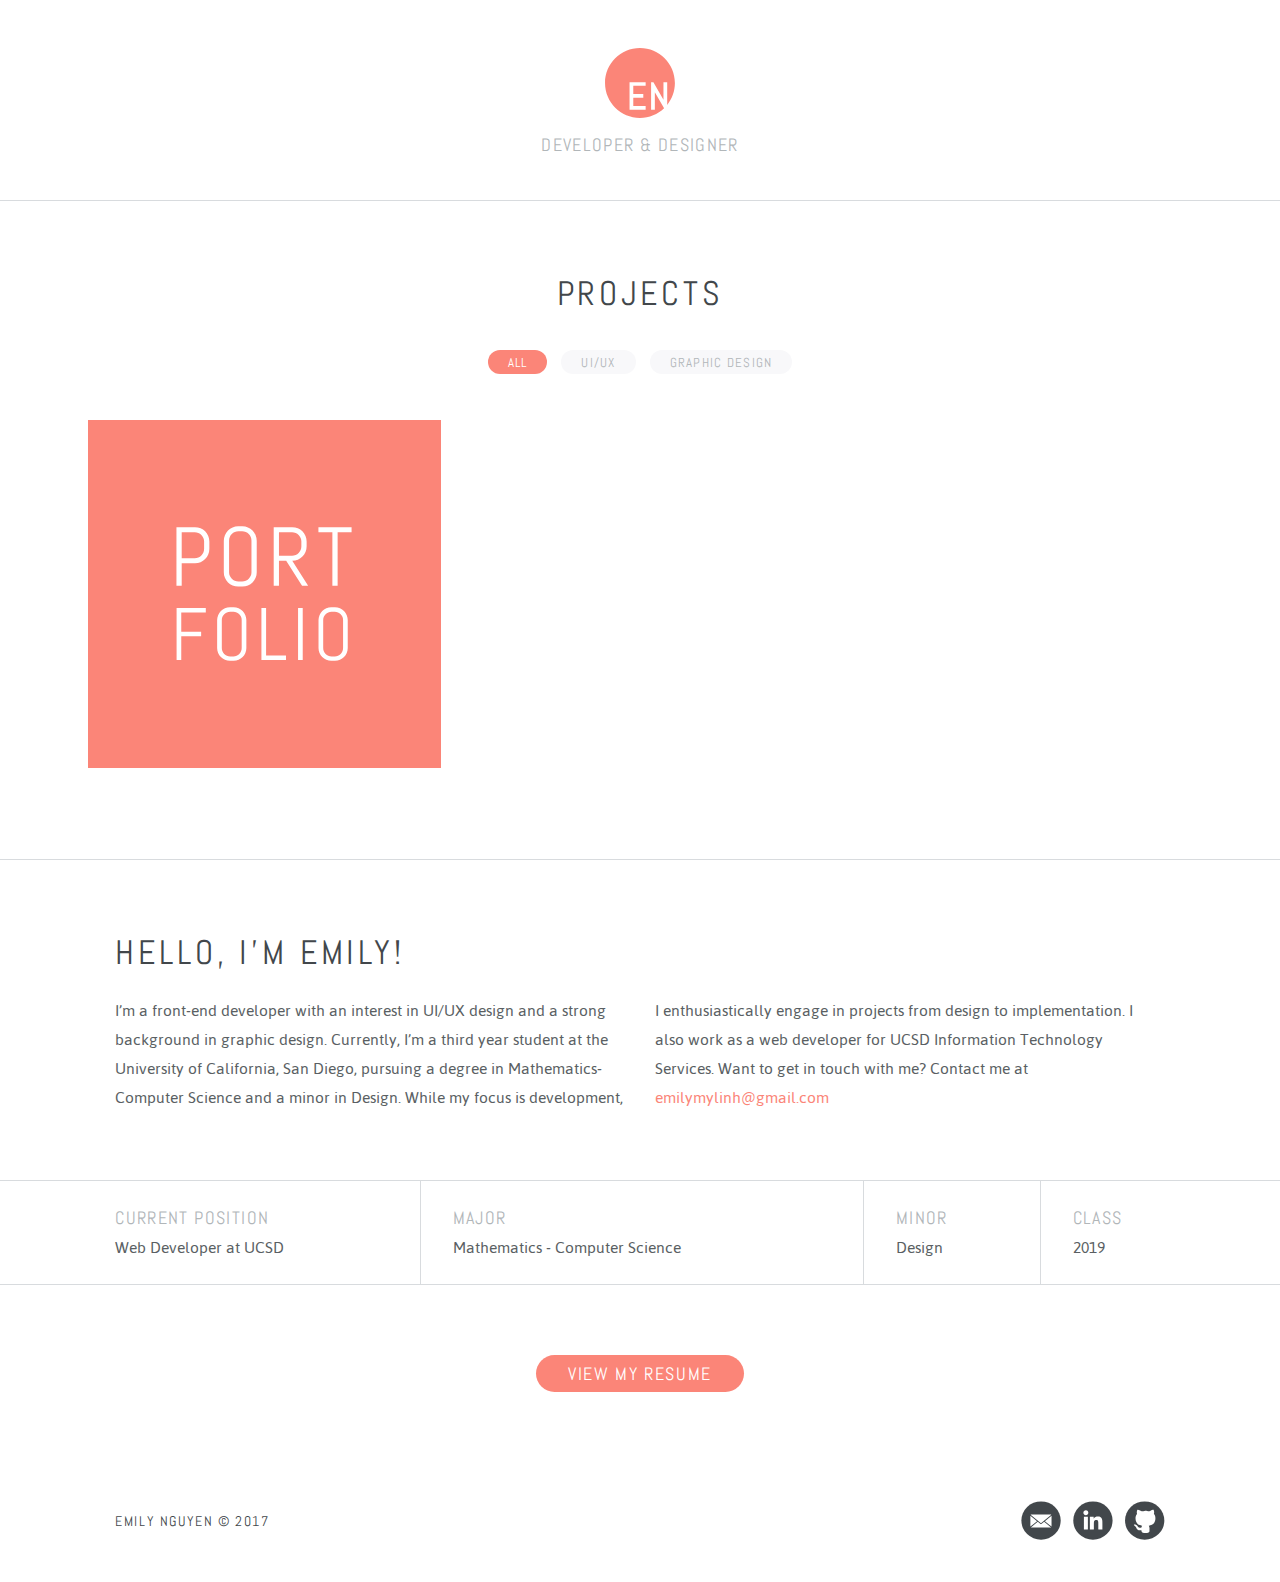
==== commit 47773bc0: "Create 404 page, add button hover ffects, update color palette" ====
--- a/index.html
+++ b/index.html
@@ -4,15 +4,12 @@
 <head>
     <meta name="viewport" content="width=device-width, initial-scale=1.0">
     <!-- Favicons -->
-    <link rel="apple-touch-icon" sizes="180x180" href="/apple-touch-icon.png?v=1">
-    <link rel="icon" type="image/png" sizes="32x32" href="/favicon-32x32.png?v=1">
-    <link rel="icon" type="image/png" sizes="16x16" href="/favicon-16x16.png?v=1">
-    <link rel="manifest" href="/manifest.json?v=1">
-    <link rel="mask-icon" href="/safari-pinned-tab.svg?v=1" color="#fb7878">
-    <link rel="shortcut icon" href="/favicon.ico?v=1">
+    <link rel="apple-touch-icon" sizes="180x180" href="/apple-touch-icon.png?v=2">
+    <link rel="icon" type="image/png" sizes="32x32" href="/favicon-32x32.png?v=2">
+    <link rel="icon" type="image/png" sizes="16x16" href="/favicon-16x16.png?v=2">
+    <link rel="manifest" href="/manifest.json?v=2">
+    <link rel="mask-icon" href="/safari-pinned-tab.svg?v=2" color="#fb7878">
     <meta name="theme-color" content="#ffffff">
-    <!--
-    <link rel="icon" href="/favicon.ico" /> -->
     <!-- jQuery -->
     <script src="https://ajax.googleapis.com/ajax/libs/jquery/3.1.1/jquery.min.js"></script>
     <!-- Google fonts -->
@@ -55,7 +52,7 @@
                     <div class="item img3 ux"></div>
                     <div class="item img4 gd"></div> 
                     <div class="item ourstory gd"> <img src="/projects/ourstory.svg"><span></span> </div> -->
-                    <div class="item portfolio ux"> <img src="/projects/portfolio/portfolio.svg"><a href="/portfolio.html"><span></span></a> </div>
+                    <div class="item portfolio ux"> <img src="/projects/portfolio/portfolio.svg"><a href="/portfolio"><span></span></a> </div>
                 </div>
             </div>
         </div>
--- a/main.css
+++ b/main.css
@@ -12,11 +12,11 @@
   padding: .8rem 0 3rem 0;
   cursor: default; }
   #filters .item {
-    -o-transition: 0.7s;
-    -ms-transition: 0.7s;
-    -moz-transition: 0.7s;
-    -webkit-transition: 0.7s;
-    Transition: 0.7s;
+    -o-transition: 0.6s;
+    -ms-transition: 0.6s;
+    -moz-transition: 0.6s;
+    -webkit-transition: 0.6s;
+    Transition: 0.6s;
     display: inline-block;
     border-radius: 1000px;
     height: 2.4rem;
@@ -27,6 +27,11 @@
       font-family: 'Abel', 'Arial', sans-serif;
       text-transform: uppercase;
       font-weight: lighter;
+      -o-transition: 0.6s;
+      -ms-transition: 0.6s;
+      -moz-transition: 0.6s;
+      -webkit-transition: 0.6s;
+      Transition: 0.6s;
       letter-spacing: .127rem;
       color: #B1B6B9;
       font-size: 1.3rem;
@@ -134,7 +139,8 @@
       height: 80vw;
       max-height: 53.6rem; } }
 @media only screen and (max-device-width: 768px) {
-  #filters .item {
+  #filters .item,
+  #filters .item p {
     -webkit-transition-property: none;
     -moz-transition-property: none;
     -o-transition-property: none;
@@ -240,7 +246,7 @@
   height: auto; }
   #portfolio .mockups .stretch {
     height: auto;
-    background-color: #282C2F; }
+    background-color: #42474B; }
     #portfolio .mockups .stretch .container {
       height: 100%;
       display: flex;
@@ -365,7 +371,7 @@
   font-size: 3.4rem;
   letter-spacing: .386rem;
   line-height: 4rem;
-  color: #282C2F; }
+  color: #42474B; }
 
 h2 {
   font-size: 2.4rem;
@@ -450,6 +456,11 @@
   border-radius: 1000px;
   background-color: #FB8578;
   cursor: pointer;
+  -o-transition: 0.6s;
+  -ms-transition: 0.6s;
+  -moz-transition: 0.6s;
+  -webkit-transition: 0.6s;
+  Transition: 0.6s;
   -webkit-user-select: none;
   -moz-user-select: none;
   user-select: none; }
@@ -457,6 +468,11 @@
     font-family: 'Abel', 'Arial', sans-serif;
     text-transform: uppercase;
     font-weight: lighter;
+    -o-transition: 0.6s;
+    -ms-transition: 0.6s;
+    -moz-transition: 0.6s;
+    -webkit-transition: 0.6s;
+    Transition: 0.6s;
     letter-spacing: .163rem;
     color: #fff;
     font-size: 1.8rem;
@@ -489,9 +505,9 @@
       text-transform: uppercase;
       font-weight: lighter;
       font-size: 1.4rem;
-      color: #282C2F;
+      color: #42474B;
       letter-spacing: .16rem;
-      line-height: 1.4rem; }
+      white-space: nowrap; }
     #footer .container .contact img {
       width: 4rem;
       margin: .6rem 0 0 0.6vw;
@@ -515,6 +531,20 @@
   -moz-user-select: none;
   user-select: none; }
 
+.page-not-found {
+  text-align: center; }
+  .page-not-found h1 {
+    font-size: 17rem; }
+  .page-not-found p {
+    font-family: 'Abel', 'Arial', sans-serif;
+    text-transform: uppercase;
+    font-weight: lighter;
+    font-size: 3.6rem;
+    color: #42474B;
+    line-height: 0;
+    margin-top: -3rem;
+    white-space: nowrap; }
+
 @media only screen and (max-width: 480px), only screen and (max-device-width: 768px) {
   .two-col {
     column-count: 1;
@@ -524,8 +554,22 @@
     letter-spacing: .1rem; }
   #footer .container .contact img {
     margin-left: .08rem; } }
+@media only screen and (min-device-width: 768px) {
+  .button:hover {
+    background-color: #fff;
+    -webkit-box-shadow: inset 0px 0px 0px 0.1rem #FB8578;
+    -moz-box-shadow: inset 0px 0px 0px 0.1rem #FB8578;
+    box-shadow: inset 0px 0px 0px 0.1rem #FB8578; }
+    .button:hover p {
+      color: #FB8578; } }
 @media only screen and (max-device-width: 768px) {
   body {
-    font-size: 42px; } }
+    font-size: 42px; }
+
+  #footer .container p {
+    margin-top: 1.3em; }
+
+  .button p {
+    line-height: 3.95rem; } }
 
 /*# sourceMappingURL=main.css.map */
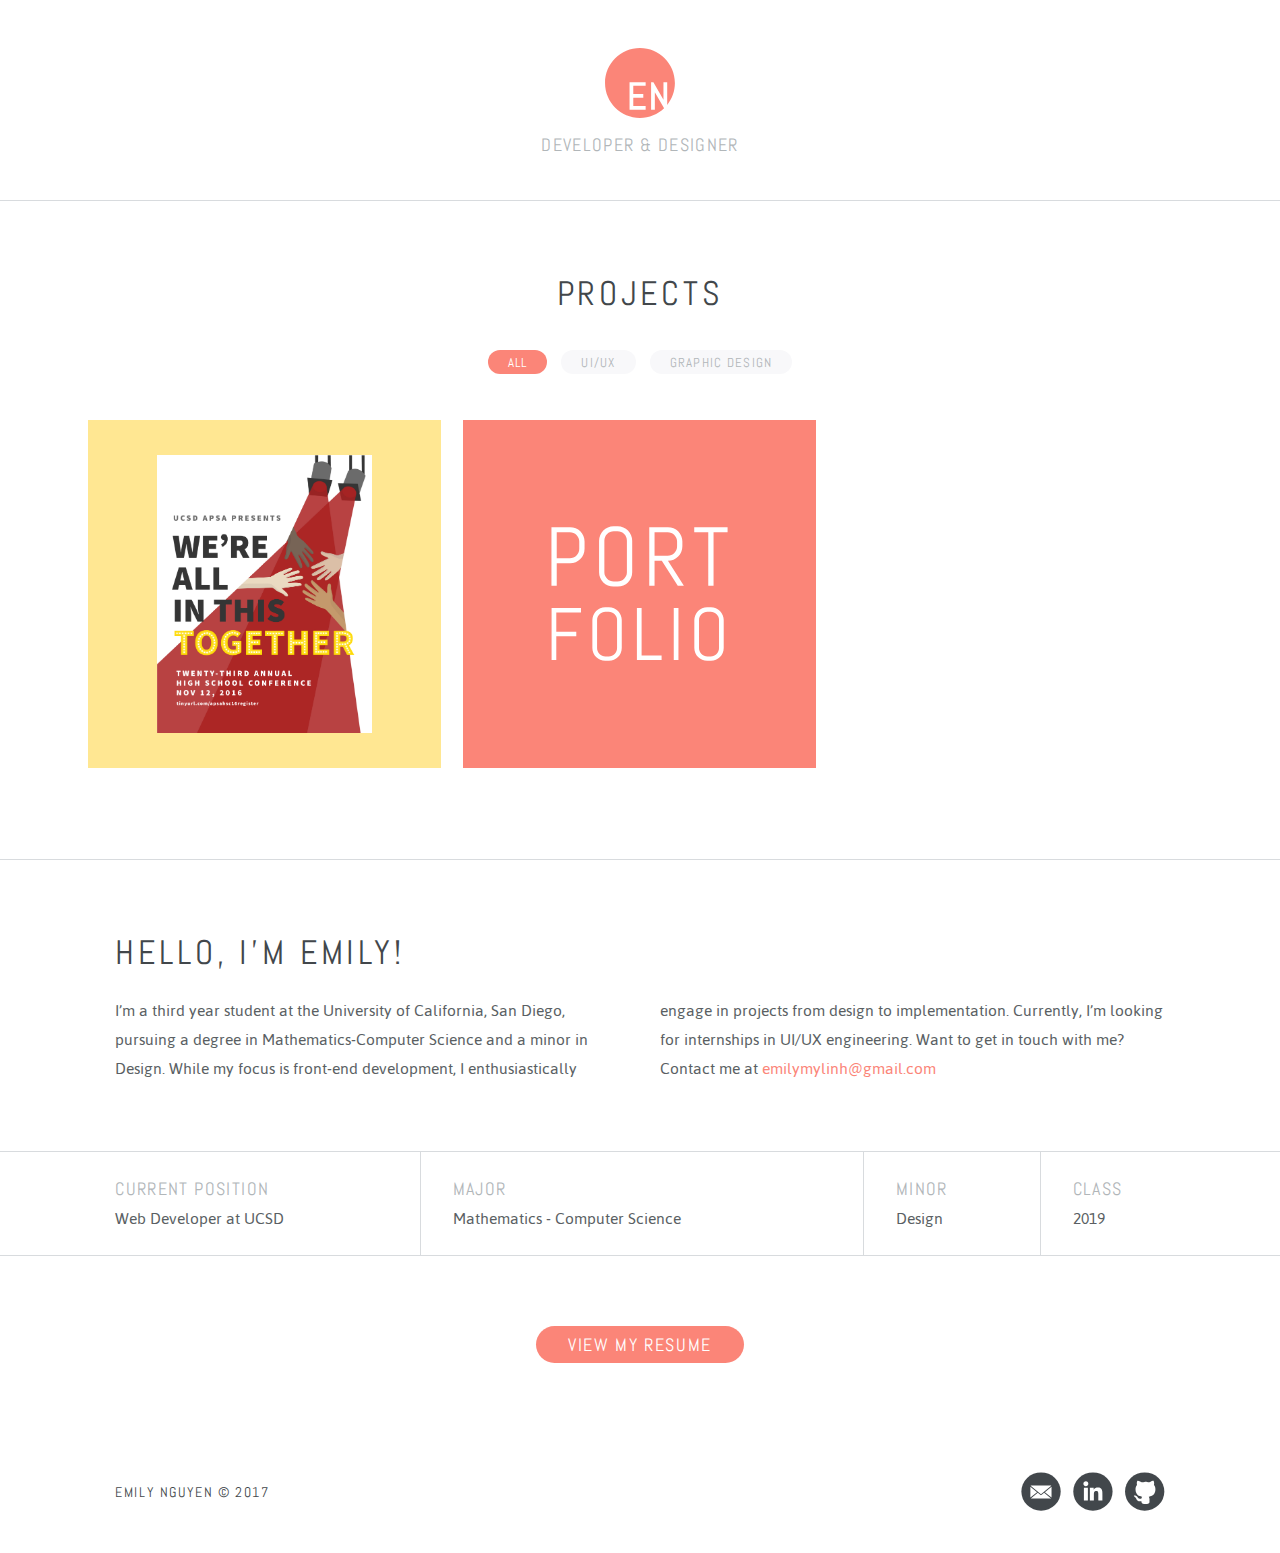
==== commit 6c09e208: "Fix type margins, add hsc page, modify entry.js to work with multiple pages" ====
--- a/index.html
+++ b/index.html
@@ -16,10 +16,14 @@
     <link href="https://fonts.googleapis.com/css?family=Abel|Jaldi" rel="stylesheet">
     <!-- main.js -->
     <script type="text/javascript" src="main.js"></script>
+    <!-- main.css -->
     <link rel="stylesheet" type="text/css" href="main.css">
+    <title>Emily Nguyen</title>
+    <!-- meta tags -->
     <meta charset="UTF-8">
-    <title>Emily Nguyen</title>
-</head>
+    <meta name="description" content="Emily Nguyen's UI/UX portfolio">
+    <meta name="author" content="Emily Nguyen">
+    <meta name="viewport" content="width=device-width, initial-scale=1.0"> </head>
 
 <body>
     <div id="header">
@@ -52,6 +56,7 @@
                     <div class="item img3 ux"></div>
                     <div class="item img4 gd"></div> 
                     <div class="item ourstory gd"> <img src="/projects/ourstory.svg"><span></span> </div> -->
+                    <div class="item hsc gd"> <img src="/projects/hsc/apsa-hsc-flyer.jpg"><a href="/hsc"><span></span></a> </div>
                     <div class="item portfolio ux"> <img src="/projects/portfolio/portfolio.svg"><a href="/portfolio"><span></span></a> </div>
                 </div>
             </div>
@@ -60,7 +65,7 @@
         <div class="content">
             <h1>Hello, I'm Emily!</h1>
             <div class="bio">
-                <p class="two-col">I’m a front-end developer with an interest in UI/UX design and a strong background in graphic design. Currently, I’m a third year student at the University of California, San Diego, pursuing a degree in Mathematics-Computer Science and a minor in Design. While my focus is development, I enthusiastically engage in projects from design to implementation. I also work as a web developer for UCSD Information Technology Services. Want to get in touch with me? Contact me at <a href="mailto:emilymylinh@gmail.com">emilymylinh@gmail.com</a></p>
+                <p class="two-col">I’m a third year student at the University of California, San Diego, pursuing a degree in Mathematics-Computer Science and a minor in Design. While my focus is front-end development, I enthusiastically engage in projects from design to implementation. Currently, I’m looking for internships in UI/UX engineering. Want to get in touch with me? Contact me at <a href="mailto:emilymylinh@gmail.com">emilymylinh@gmail.com</a></p>
             </div>
         </div>
         <div id="highlights">
--- a/main.css
+++ b/main.css
@@ -57,7 +57,31 @@
   font-weight: lighter;
   font-size: 4.7vw;
   line-height: 4.8vw;
-  letter-spacing: 0.2vw; }
+  letter-spacing: 0.2vw;
+  /*
+  .img1 {
+      background-color: #FFE8A7;
+  }
+  .img2 {
+      background-color: #FFA3B4;
+      img {
+          height: 18vw;
+          max-height: 36rem;
+      }
+  }
+  .img3 {
+      background-color: #E6F0F4;
+  }
+  .img4 {
+      background-color: #BEEDFF;
+  }
+  .ourstory {
+      background-color: #8E525E;
+      background-color: #A25666;
+      img {
+          width: 80%;
+      }
+  }*/ }
   #gallery .item {
     -webkit-user-select: none;
     -moz-user-select: none;
@@ -78,26 +102,18 @@
       height: 100%;
       top: 0;
       left: 0; }
-  #gallery .img1 {
-    background-color: #FFE8A7; }
-  #gallery .img2 {
-    background-color: #FFA3B4; }
-    #gallery .img2 img {
-      height: 18vw;
-      max-height: 36rem; }
-  #gallery .img3 {
-    background-color: #E6F0F4; }
-  #gallery .img4 {
-    background-color: #BEEDFF; }
-  #gallery .ourstory {
-    background-color: #8E525E;
-    background-color: #A25666; }
-    #gallery .ourstory img {
-      width: 80%; }
   #gallery .portfolio {
     background-color: #FB8578; }
     #gallery .portfolio img {
       width: 50%; }
+  #gallery .hsc {
+    background-color: #FFE792; }
+    #gallery .hsc img {
+      /*
+      width: 80%;
+      margin-left: -0.5rem;
+      margin-top: 26%; */
+      height: 80%; }
 
 @media only screen and (min-width: 2000px) {
   #gallery {
@@ -121,7 +137,7 @@
       width: 47%;
       height: 39.7vw;
       max-height: 100%; } }
-@media only screen and (max-width: 480px), only screen and (max-device-width: 768px) {
+@media only screen and (max-width: 480px) {
   #filters .item p {
     padding: 0 1.3rem; }
 
@@ -190,7 +206,7 @@
     display: none; }
   #highlights .narrow {
     display: table; } }
-@media only screen and (min-width: 1480px) {
+@media only screen and (min-width: 1460px) {
   #highlights .spacer {
     width: calc((100vw - 1200px)/2); } }
 .entry table {
@@ -198,34 +214,34 @@
   border-collapse: collapse; }
   .entry table td {
     vertical-align: top;
-    padding: 5rem 4rem;
+    padding: 5rem 5.5rem;
     border: 0.1rem solid #D8DBDE; }
-.entry .wide .cell1 {
+.entry .wide.summary .cell1 {
   padding-left: 0;
   border-left: none; }
-.entry .wide .cell2 {
+.entry .wide.summary .cell2 {
   padding-right: 0;
   border-right: none; }
 .entry .narrow {
   display: none; }
-  .entry .narrow td {
-    border-left: none;
-    border-right: none; }
-  .entry .narrow .cell1 {
-    padding-left: 0;
-    padding-right: 0; }
-  .entry .narrow .cell2 {
-    width: calc((100% - 2*9vw)/2);
-    padding-left: 0; }
-  .entry .narrow .cell3 {
-    padding-right: 0; }
-  .entry .narrow .cell2,
-  .entry .narrow .cell3 {
-    padding-top: 3rem;
-    padding-bottom: 3rem; }
-    .entry .narrow .cell2 p,
-    .entry .narrow .cell3 p {
-      margin: 3rem 0; }
+.entry .narrow.summary td {
+  border-left: none;
+  border-right: none; }
+.entry .narrow.summary .cell1 {
+  padding-left: 0;
+  padding-right: 0; }
+.entry .narrow.summary .cell2 {
+  width: calc((100% - 2*9vw)/2);
+  padding-left: 0; }
+.entry .narrow.summary .cell3 {
+  padding-right: 0; }
+.entry .narrow.summary .cell2,
+.entry .narrow.summary .cell3 {
+  padding-top: 3rem;
+  padding-bottom: 3rem; }
+  .entry .narrow.summary .cell2 p,
+  .entry .narrow.summary .cell3 p {
+    margin: 3rem 0; }
 .entry .spacer {
   width: 9vw;
   padding: 0;
@@ -239,8 +255,16 @@
   color: #B1B6B9;
   line-height: 3rem;
   margin-bottom: 1.6rem; }
-
-#portfolio .wide .cell2 {
+.entry .wrapper {
+  overflow: hidden;
+  text-align: center; }
+  .entry .wrapper .stretch {
+    width: 100vw;
+    background-color: #F8F8FA; }
+    .entry .wrapper .stretch .container {
+      width: auto; }
+
+#portfolio .wide.summary .cell2 {
   width: 30%; }
 #portfolio .mockups {
   height: auto; }
@@ -257,22 +281,32 @@
         margin: 9rem 2%;
         max-width: 56.3rem; }
 
-.wrapper {
-  overflow: hidden;
-  text-align: center; }
-  .wrapper .stretch {
-    width: 100vw;
-    background-color: #F8F8FA;
-    text-align: center; }
+#hsc .wide.summary .cell2 {
+  width: 18%; }
+#hsc .mockups {
+  height: auto; }
+  #hsc .mockups .stretch {
+    height: auto;
+    background-color: #42474B; }
+    #hsc .mockups .stretch .container {
+      height: 100%;
+      display: flex;
+      justify-content: center;
+      align-items: center; }
+      #hsc .mockups .stretch .container img {
+        width: 38.5%;
+        margin: 9rem 2%;
+        max-width: 56.3rem; }
 
 .swatches {
   height: 30rem; }
   .swatches .stretch {
     height: 30rem;
     overflow-x: scroll;
-    padding: 0 0 2.5rem 0; }
+    padding: 0 0 2.5rem 0;
+    text-align: center; }
     .swatches .stretch .container {
-      margin-top: 88px;
+      margin-top: 8.8rem;
       display: inline-block;
       position: relative;
       white-space: nowrap;
@@ -306,40 +340,61 @@
           user-select: auto; }
     .swatches .stretch .align-swatches {
       justify-content: flex-start; }
-  .swatches .arrows {
-    display: inline-block;
-    position: absolute;
-    margin-top: -8.5rem;
-    width: 20rem;
-    margin-left: -10rem;
-    cursor: ew-resize;
+
+.type {
+  height: 38rem; }
+  .type .stretch {
+    height: 38rem;
+    overflow-x: scroll;
+    padding: 0 0 2.5rem 0;
+    text-align: left; }
+    .type .stretch .container {
+      margin-top: 7rem;
+      display: inline-block;
+      position: relative; }
+      .type .stretch .container .item {
+        display: inline-block; }
+        .type .stretch .container .item img {
+          margin-left: 9vw;
+          margin-right: 9vw;
+          display: block;
+          padding: 1.9rem 0 1.9rem; }
+
+.type .arrows,
+.swatches .arrows {
+  display: inline-block;
+  position: absolute;
+  width: 20rem;
+  margin-left: -10rem;
+  margin-top: -8.5rem;
+  cursor: ew-resize;
+  -o-transition: 0.7s;
+  -ms-transition: 0.7s;
+  -moz-transition: 0.7s;
+  -webkit-transition: 0.7s;
+  Transition: 0.7s; }
+  .type .arrows span,
+  .swatches .arrows span {
+    opacity: 1;
+    font-size: 3.2rem;
+    color: #D8DBDE;
+    color: #B1B6B9;
+    cursor: pointer;
+    margin: 0 .5rem;
     -o-transition: 0.7s;
     -ms-transition: 0.7s;
     -moz-transition: 0.7s;
     -webkit-transition: 0.7s;
     Transition: 0.7s; }
-    .swatches .arrows span {
-      opacity: 1;
-      font-size: 3.2rem;
-      color: #D8DBDE;
-      color: #B1B6B9;
-      cursor: pointer;
-      margin: 0 .5rem;
-      -o-transition: 0.7s;
-      -ms-transition: 0.7s;
-      -moz-transition: 0.7s;
-      -webkit-transition: 0.7s;
-      Transition: 0.7s; }
-    .swatches .arrows .disable {
-      opacity: 0.25;
-      cursor: ew-resize; }
-  .swatches .hidden {
-    visibility: hidden;
-    opacity: 0; }
-
-@media only screen and (min-width: 1450px) {
-  #entry .spacer {
-    width: calc((100vw - 1200px)/2); } }
+  .type .arrows .disable,
+  .swatches .arrows .disable {
+    opacity: 0.25;
+    cursor: ew-resize; }
+.type .hidden,
+.swatches .hidden {
+  visibility: hidden;
+  opacity: 0; }
+
 @media only screen and (max-width: 600px), only screen and (max-device-width: 768px) {
   .entry .wide {
     display: none; }
@@ -350,6 +405,16 @@
     background-color: #FB8578; }
     #filters .item:hover p {
       color: #fff; } }
+@media only screen and (min-width: 1450px) {
+  .entry .spacer {
+    width: calc((100vw - 1200px)/2); }
+
+  .type .stretch .container .item img {
+    margin-left: calc((100vw - 1200px)/2);
+    margin-right: calc((100vw - 1200px)/2); }
+
+  #portfolio .wide .cell2 {
+    width: calc(1200px * .33); } }
 html,
 body {
   margin: 0 !important;
@@ -463,7 +528,8 @@
   Transition: 0.6s;
   -webkit-user-select: none;
   -moz-user-select: none;
-  user-select: none; }
+  user-select: none;
+  margin: 0 0.7rem; }
   .button p {
     font-family: 'Abel', 'Arial', sans-serif;
     text-transform: uppercase;
@@ -524,7 +590,7 @@
 
 .two-col {
   column-count: 2;
-  column-gap: 3rem; }
+  column-gap: 4rem; }
 
 .unselectable {
   -webkit-user-select: none;
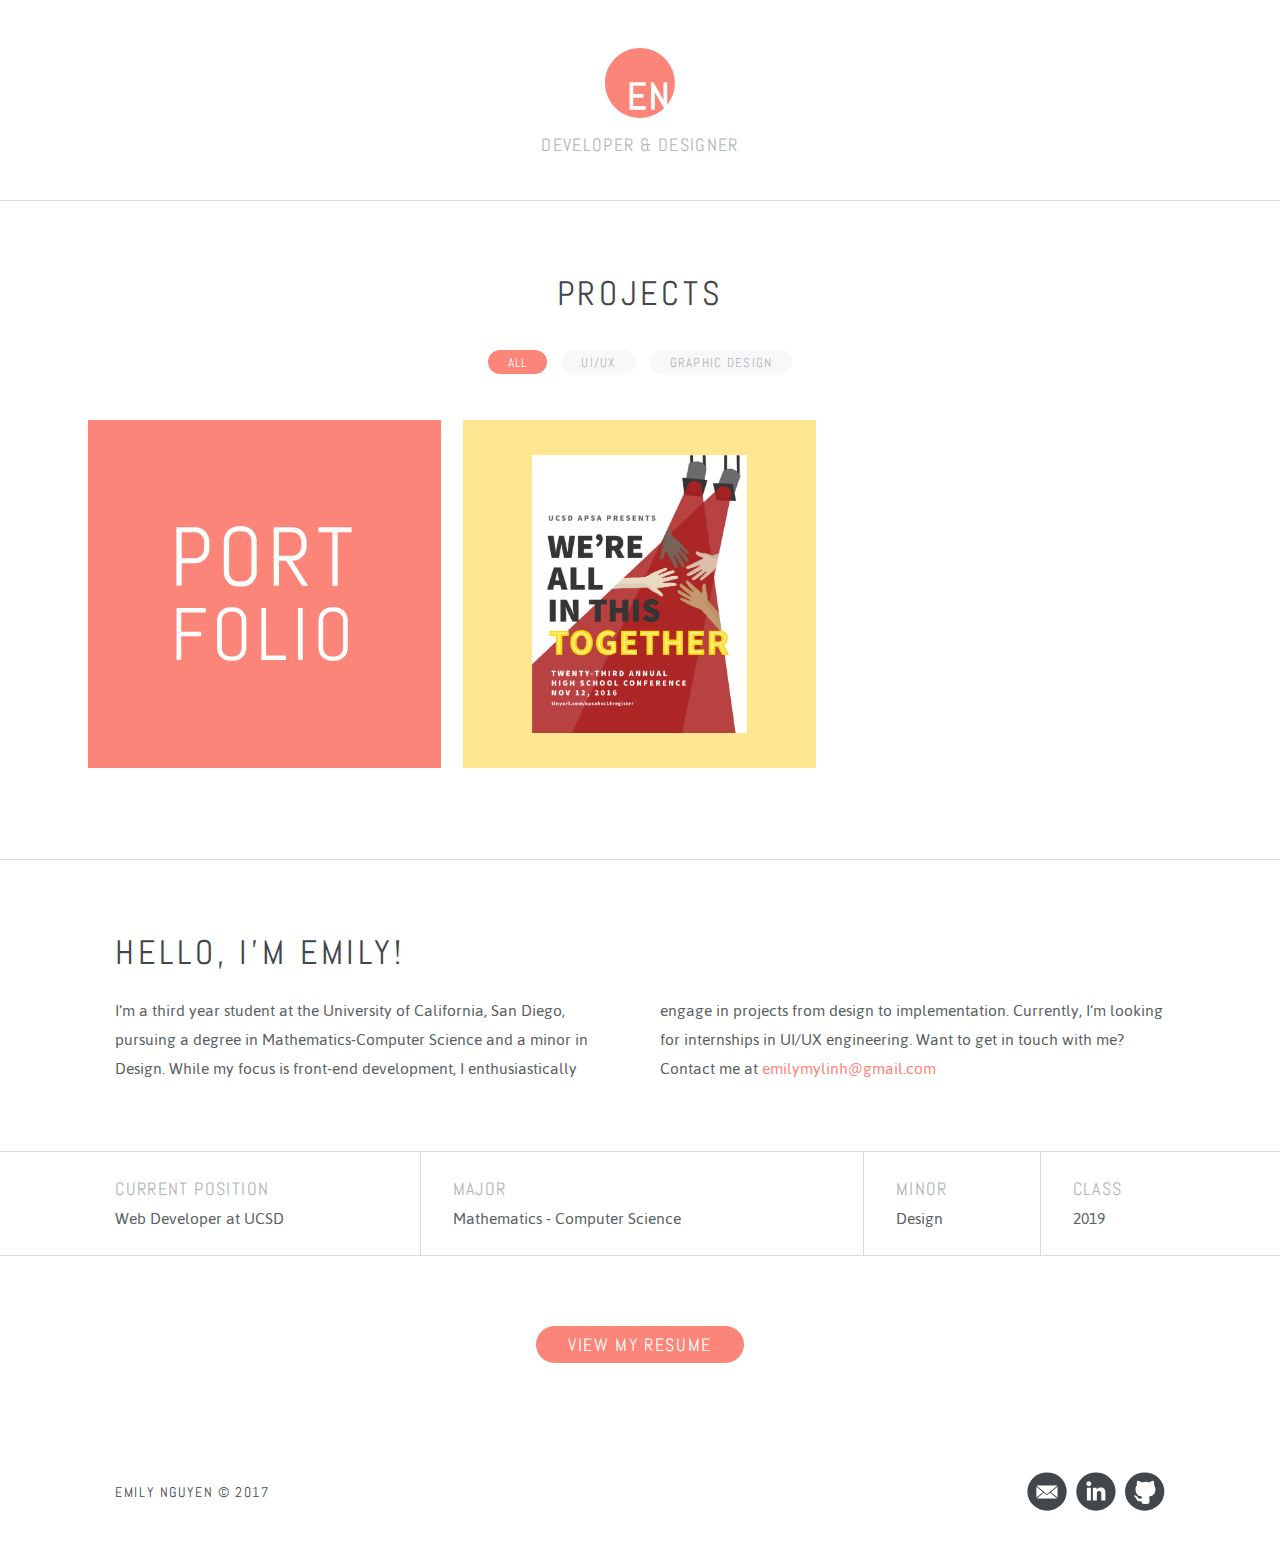
==== commit a0092362: "Embed logo" ====
--- a/index.html
+++ b/index.html
@@ -25,10 +25,15 @@
     <meta name="author" content="Emily Nguyen">
     <meta name="viewport" content="width=device-width, initial-scale=1.0"> </head>
 
-<body>
+<body class="home">
     <div id="header">
         <div id="logo" class="unselectable">
-            <a href="/"><img src="icons/logo.svg"></a>
+            <a href="/">
+                <svg version="1.1" id="Layer_1" xmlns="http://www.w3.org/2000/svg" xmlns:xlink="http://www.w3.org/1999/xlink" x="0px" y="0px" viewBox="0 0 404 404" style="enable-background:new 0 0 404 404;" xml:space="preserve">
+                    <path id="circle" class="st0" d="M359,328.4V197h-21.6v101.4l-58-101.4h-13.4v158.9h21.6V254.8L341,348
+	c-36.2,34.6-85.2,55.8-139.2,55.8C90.4,403.8,0.2,313.6,0.2,202.2S90.4,0.6,201.8,0.6s201.6,90.3,201.6,201.6
+	C403.4,250,386.8,293.9,359,328.4z M234.6,335h-71.4v-48H221V266h-57.8v-48.1h71.4V197h-92.9v158.9h92.9V335z" /> </svg>
+            </a>
             <a href="/">
                 <h3>Developer & Designer</h3> </a>
         </div>
@@ -56,8 +61,8 @@
                     <div class="item img3 ux"></div>
                     <div class="item img4 gd"></div> 
                     <div class="item ourstory gd"> <img src="/projects/ourstory.svg"><span></span> </div> -->
+                    <div class="item portfolio ux"> <img src="/projects/portfolio/portfolio.svg"><a href="/portfolio"><span></span></a> </div>
                     <div class="item hsc gd"> <img src="/projects/hsc/apsa-hsc-flyer.jpg"><a href="/hsc"><span></span></a> </div>
-                    <div class="item portfolio ux"> <img src="/projects/portfolio/portfolio.svg"><a href="/portfolio"><span></span></a> </div>
                 </div>
             </div>
         </div>
@@ -130,7 +135,7 @@
     </div>
     <div id="push"></div>
     <div id="footer">
-        <div class="container">
+        <div class="container wide">
             <p>Emily Nguyen © 2017</p>
             <div class="contact unselectable">
                 <a href="mailto:emilymylinh@gmail.com" target="_blank"><img src="icons/email.svg"></a>
@@ -138,6 +143,14 @@
                 <a href="https://github.com/emnguyen" target="_blank"><img src="icons/github.svg"> </a>
             </div>
         </div>
+        <div class="container narrow">
+            <div class="contact unselectable">
+                <a href="mailto:emilymylinh@gmail.com" target="_blank"><img src="icons/email.svg"></a>
+                <a href="https://www.linkedin.com/in/emilymnguyen/" target="_blank"><img src="icons/linkedin.svg"> </a>
+                <a href="https://github.com/emnguyen" target="_blank"><img src="icons/github.svg"> </a>
+            </div>
+            <p>Emily Nguyen © 2017</p>
+        </div>
     </div>
 </body>
 
--- a/main.css
+++ b/main.css
@@ -171,12 +171,21 @@
     vertical-align: top;
     padding: .4rem 3.2rem;
     border: 1px solid #D8DBDE; }
-#highlights .wide .cell1 {
-  padding-left: 0;
-  border-left: none; }
-#highlights .wide .cell4 {
-  padding-right: 0;
-  border-right: none; }
+#highlights .wide {
+  /*
+  .cell1,
+  .cell2,
+  .cell3,
+  .cell4 {
+      width: 60px;
+      background-color: aquamarine;
+  } */ }
+  #highlights .wide .cell1 {
+    padding-left: 0;
+    border-left: none; }
+  #highlights .wide .cell4 {
+    padding-right: 0;
+    border-right: none; }
 #highlights .narrow {
   display: none; }
   #highlights .narrow .cell1,
@@ -206,9 +215,10 @@
     display: none; }
   #highlights .narrow {
     display: table; } }
-@media only screen and (min-width: 1460px) {
+/* REFERENCES: */
+@media only screen and (min-width: 1345px) {
   #highlights .spacer {
-    width: calc((100vw - 1200px)/2); } }
+    width: calc((100vw - 1100px)/2); } }
 .entry table {
   width: 100vw;
   border-collapse: collapse; }
@@ -232,9 +242,11 @@
   padding-right: 0; }
 .entry .narrow.summary .cell2 {
   width: calc((100% - 2*9vw)/2);
-  padding-left: 0; }
+  padding-left: 0;
+  padding-right: 2.5rem; }
 .entry .narrow.summary .cell3 {
-  padding-right: 0; }
+  padding-right: 0;
+  padding-left: 2.5rem; }
 .entry .narrow.summary .cell2,
 .entry .narrow.summary .cell3 {
   padding-top: 3rem;
@@ -265,7 +277,7 @@
       width: auto; }
 
 #portfolio .wide.summary .cell2 {
-  width: 30%; }
+  width: 28%; }
 #portfolio .mockups {
   height: auto; }
   #portfolio .mockups .stretch {
@@ -279,7 +291,7 @@
       #portfolio .mockups .stretch .container img {
         width: 38.5%;
         margin: 9rem 2%;
-        max-width: 56.3rem; }
+        max-width: calc(1100px/2 - 2%); }
 
 #hsc .wide.summary .cell2 {
   width: 18%; }
@@ -405,16 +417,20 @@
     background-color: #FB8578; }
     #filters .item:hover p {
       color: #fff; } }
-@media only screen and (min-width: 1450px) {
+/* REFERENCES */
+@media only screen and (min-width: 1330px) {
   .entry .spacer {
-    width: calc((100vw - 1200px)/2); }
+    width: calc((100vw - 1100px)/2); }
 
   .type .stretch .container .item img {
-    margin-left: calc((100vw - 1200px)/2);
-    margin-right: calc((100vw - 1200px)/2); }
-
-  #portfolio .wide .cell2 {
-    width: calc(1200px * .33); } }
+    margin-left: calc((100vw - 1100px)/2);
+    margin-right: calc((100vw - 1100px)/2); }
+
+  #portfolio .wide.summary .cell2 {
+    width: calc(1100px * .28); }
+
+  #hsc .wide.summary .cell2 {
+    width: calc(1100px * .18); } }
 html,
 body {
   margin: 0 !important;
@@ -473,8 +489,10 @@
   height: 19rem;
   padding-top: 1rem;
   text-align: center; }
-  #header img {
+  #header svg {
     width: 7rem; }
+    #header svg #circle {
+      fill: #FB8578; }
   #header h3 {
     line-height: 0; }
 
@@ -483,7 +501,7 @@
     -webkit-transform: rotate(0deg); }
   to {
     -webkit-transform: rotate(360deg); } }
-#logo img {
+#logo svg {
   -webkit-animation-name: spin;
   -webkit-animation-duration: 15s;
   -webkit-animation-iteration-count: infinite;
@@ -496,7 +514,7 @@
 
 .content {
   padding: 5rem 9vw;
-  max-width: 1200px;
+  max-width: 1100px;
   width: 82vw; }
 
 .h-line {
@@ -561,7 +579,7 @@
   padding: 0 9vw; }
   #footer .container {
     width: 100%;
-    max-width: 1200px;
+    max-width: 1100px;
     display: flex;
     justify-content: center;
     justify-content: space-between;
@@ -574,21 +592,36 @@
       color: #42474B;
       letter-spacing: .16rem;
       white-space: nowrap; }
-    #footer .container .contact img {
-      width: 4rem;
-      margin: .6rem 0 0 0.6vw;
-      -o-transition: 0.4s;
-      -ms-transition: 0.4s;
-      -moz-transition: 0.4s;
-      -webkit-transition: 0.4s;
-      Transition: 0.4s; }
-      #footer .container .contact img:hover {
-        -webkit-animation-name: spin;
-        -webkit-animation-duration: 1s;
-        -webkit-animation-iteration-count: infinite;
-        -webkit-animation-timing-function: linear; }
+    #footer .container .contact {
+      margin-left: -.4rem; }
+      #footer .container .contact img {
+        width: 4rem;
+        margin: .6rem 0 0 0.5rem;
+        -o-transition: 0.4s;
+        -ms-transition: 0.4s;
+        -moz-transition: 0.4s;
+        -webkit-transition: 0.4s;
+        Transition: 0.4s; }
+        #footer .container .contact img:hover {
+          -webkit-animation-name: spin;
+          -webkit-animation-duration: 1s;
+          -webkit-animation-iteration-count: infinite;
+          -webkit-animation-timing-function: linear; }
+  #footer .narrow {
+    display: none;
+    justify-content: center;
+    flex-direction: column; }
+    #footer .narrow p {
+      display: block;
+      margin-top: 0.9rem; }
+    #footer .narrow .contact {
+      display: block; }
 
 .two-col {
+  -webkit-column-count: 2;
+  -webkit-column-gap: 4rem;
+  -moz-column-count: 2;
+  -moz-column-gap: 4rem;
   column-count: 2;
   column-gap: 4rem; }
 
@@ -616,10 +649,15 @@
     column-count: 1;
     column-gap: 0; }
 
-  #footer .container p {
-    letter-spacing: .1rem; }
-  #footer .container .contact img {
-    margin-left: .08rem; } }
+  #push {
+    height: 17rem; }
+
+  #footer {
+    height: 17rem; }
+    #footer .wide {
+      display: none; }
+    #footer .narrow {
+      display: flex; } }
 @media only screen and (min-device-width: 768px) {
   .button:hover {
     background-color: #fff;
@@ -633,7 +671,7 @@
     font-size: 42px; }
 
   #footer .container p {
-    margin-top: 1.3em; }
+    margin-top: 1em; }
 
   .button p {
     line-height: 3.95rem; } }
